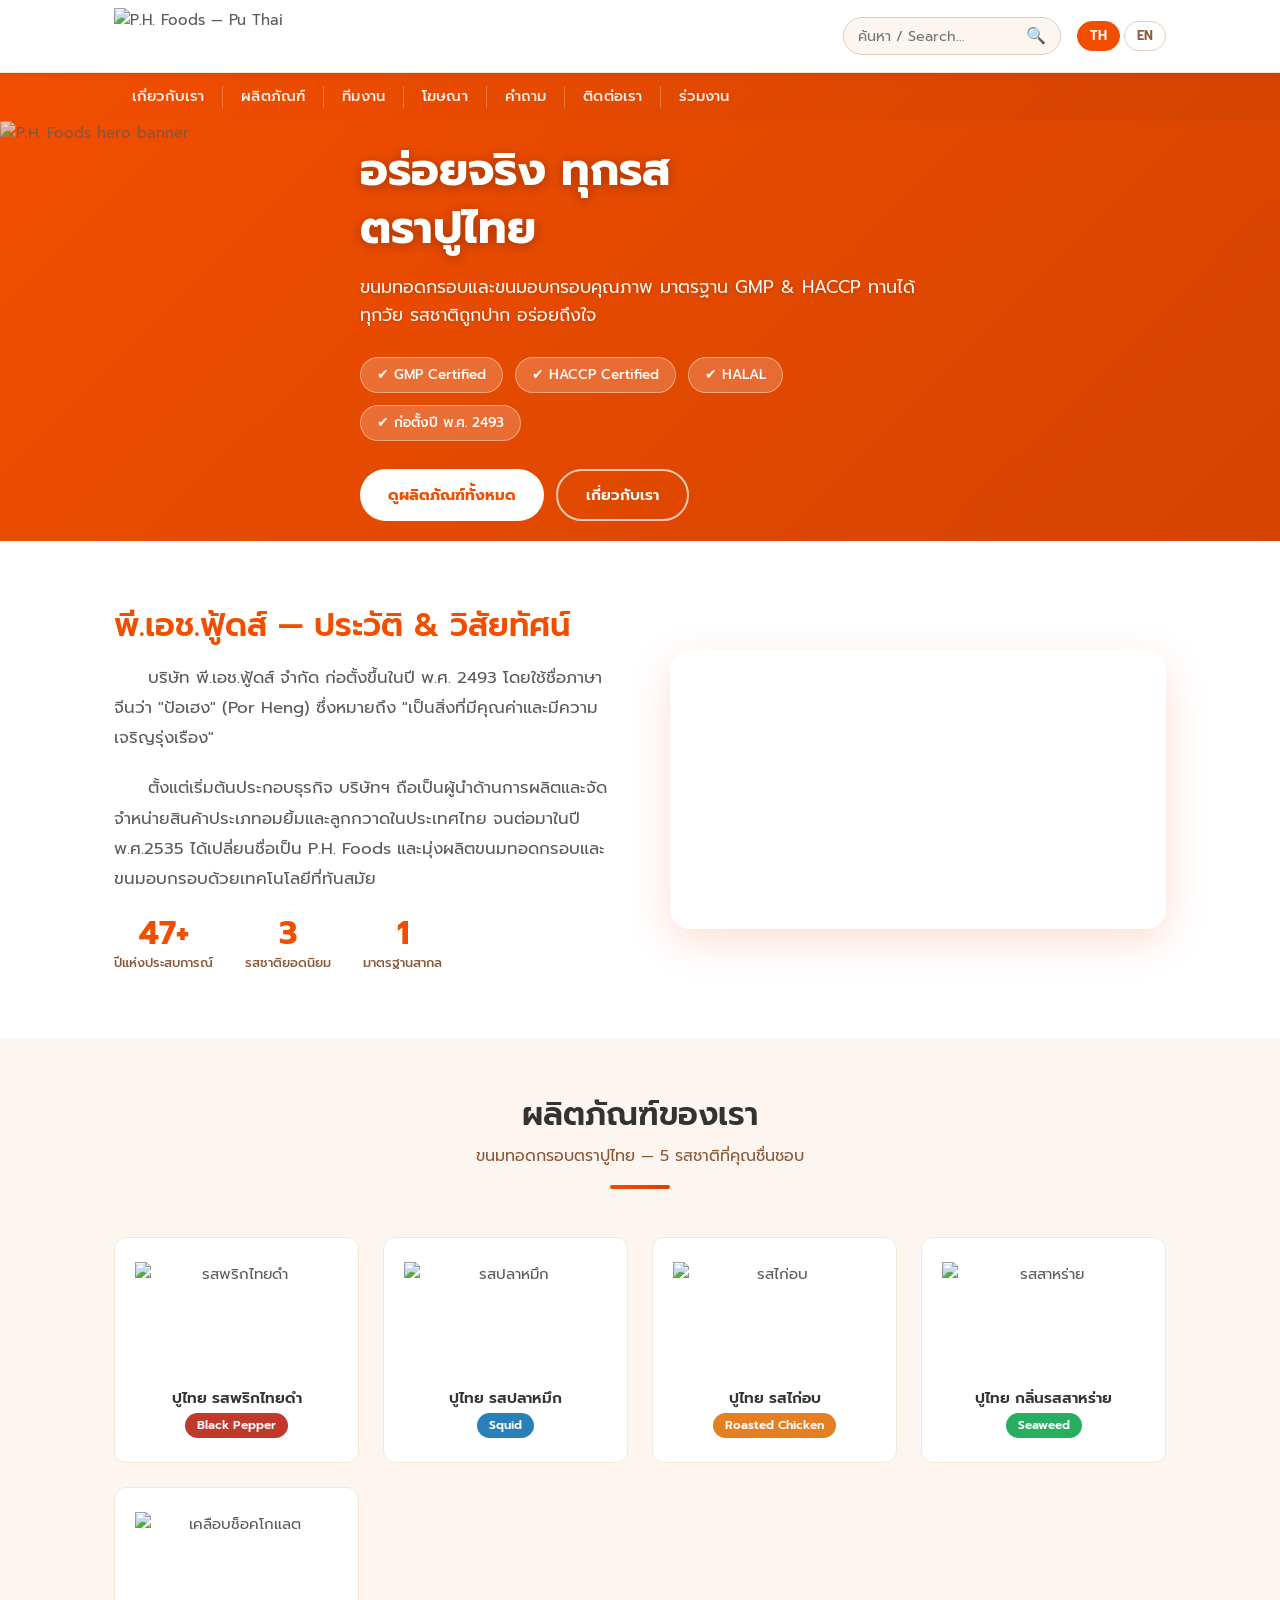
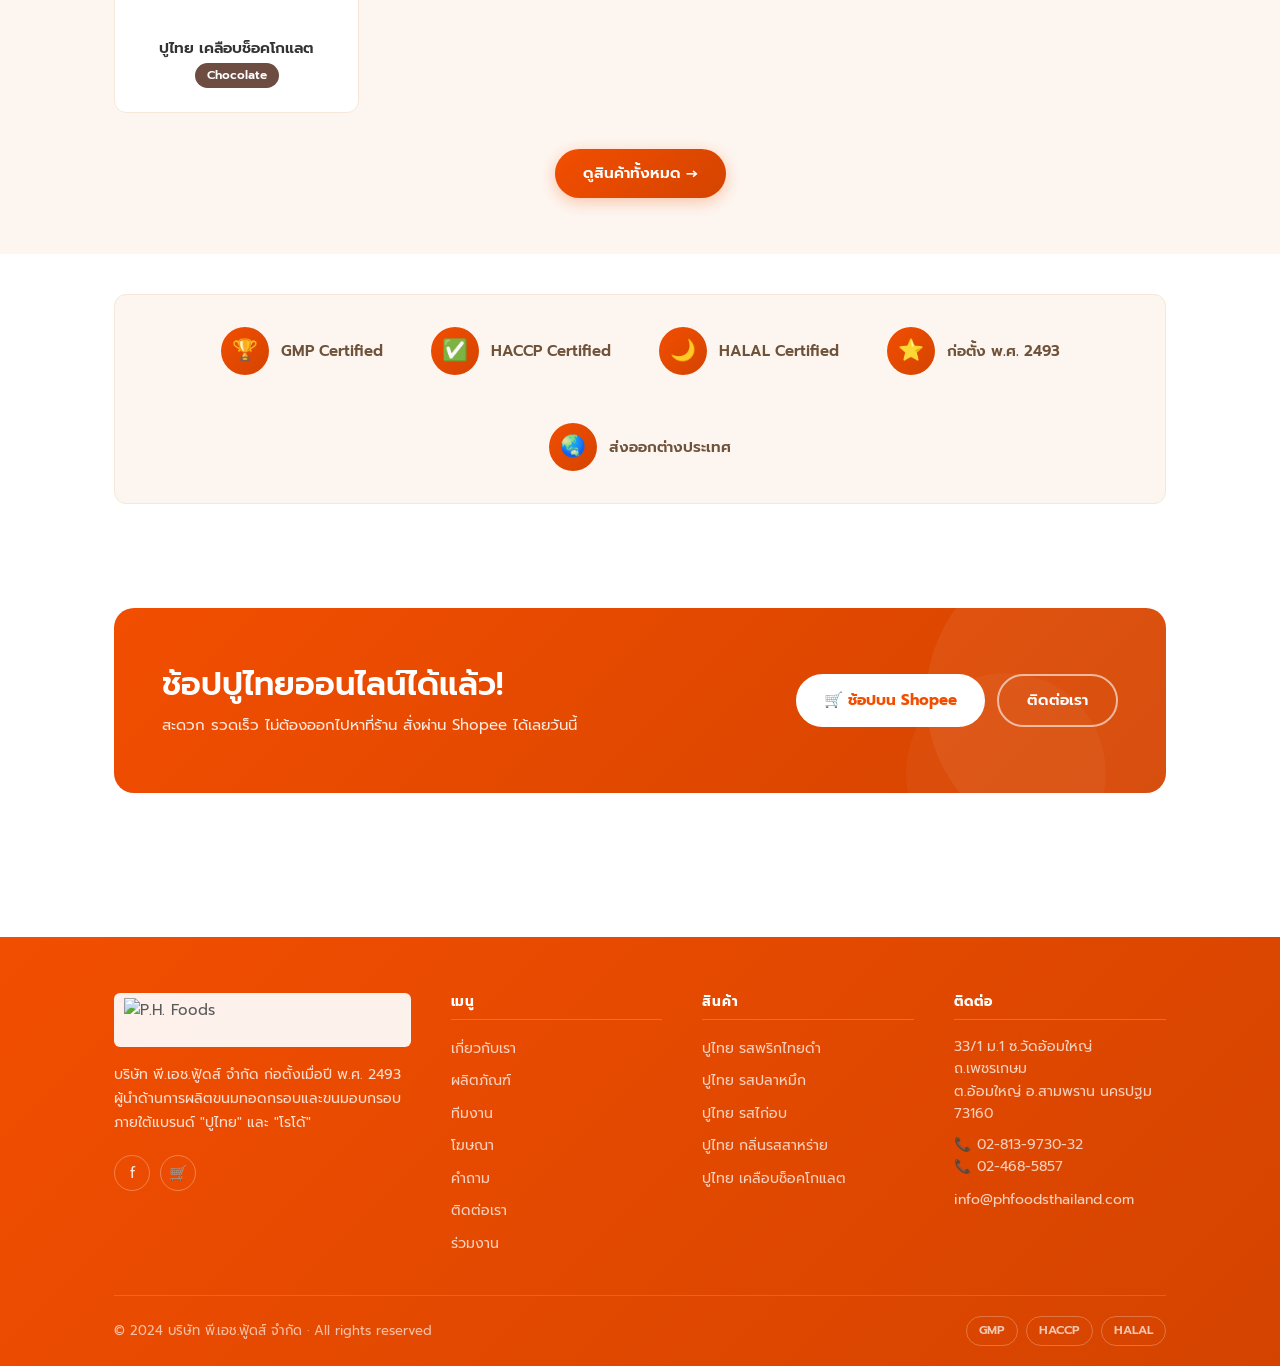
==== index.html @ f5b632d6 "Initial commit — P.H. Foods Thailand website Full static site with 9 pages (index, about, products, " ====
<!DOCTYPE html>
<html lang="th">
<head>
  <meta charset="UTF-8">
  <meta name="viewport" content="width=device-width, initial-scale=1.0">
  <title>P.H. Foods Thailand — ปูไทย &amp; โรโด้</title>
  <meta name="description" content="บริษัท พี.เอช.ฟู้ดส์ จำกัด ผู้ผลิตขนมทอดกรอบและขนมอบกรอบตราปูไทยและโรโด้ ก่อตั้งมาตั้งแต่ปี พ.ศ. 2493">
  <link rel="preconnect" href="https://fonts.googleapis.com">
  <link href="https://fonts.googleapis.com/css2?family=Prompt:wght@300;400;500;600;700&display=swap" rel="stylesheet">
  <link rel="stylesheet" href="css/style.css">
</head>
<body>

<!-- HEADER -->
<header class="site-header">
  <div class="container">
    <a href="index.html" class="logo">
      <img src="http://phfoodsthailand.com/images/logo-phuthai.gif" alt="P.H. Foods — Pu Thai">
    </a>
    <div class="header-right">
      <div class="search-wrap">
        <input type="text" placeholder="ค้นหา / Search…">
        <button aria-label="Search">🔍</button>
      </div>
      <div class="lang-switcher">
        <a href="#" class="lang-btn active">TH</a>
        <a href="#" class="lang-btn">EN</a>
      </div>
    </div>
    <button class="hamburger" aria-label="เมนู"><span></span><span></span><span></span></button>
  </div>
</header>

<!-- MAIN NAV -->
<nav class="main-nav">
  <div class="container">
    <ul class="nav-list">
      <li class="has-dropdown"><a href="about.html">เกี่ยวกับเรา</a>
        <ul class="dropdown">
          <li><a href="about.html">ข้อมูลบริษัท</a></li>
          <li><a href="about.html#policy">นโยบาย</a></li>
          <li><a href="about.html#certificate">มาตรฐานที่ได้รับ</a></li>
        </ul>
      </li>
      <li class="nav-sep"></li>
      <li class="has-dropdown"><a href="products.html">ผลิตภัณฑ์</a>
        <ul class="dropdown">
          <li><a href="products.html">สินค้าปูไทย</a></li>
          <li><a href="products.html#new">สินค้าใหม่</a></li>
        </ul>
      </li>
      <li class="nav-sep"></li>
      <li><a href="team.html">ทีมงาน</a></li>
      <li class="nav-sep"></li>
      <li class="has-dropdown"><a href="advertise.html">โฆษณา</a>
        <ul class="dropdown">
          <li><a href="advertise.html">TVC โฆษณา</a></li>
          <li><a href="activity.html">กิจกรรม</a></li>
        </ul>
      </li>
      <li class="nav-sep"></li>
      <li class="has-dropdown"><a href="question.html">คำถาม</a>
        <ul class="dropdown">
          <li><a href="question.html">ถาม-ตอบ</a></li>
          <li><a href="question.html#tips">เกร็ดน่ารู้</a></li>
        </ul>
      </li>
      <li class="nav-sep"></li>
      <li><a href="contact.html">ติดต่อเรา</a></li>
      <li class="nav-sep"></li>
      <li><a href="career.html">ร่วมงาน</a></li>
    </ul>
  </div>
</nav>
<div class="mobile-nav">
  <a href="about.html">เกี่ยวกับเรา</a>
  <a href="about.html" class="sub-link">↳ ข้อมูลบริษัท</a>
  <a href="about.html#policy" class="sub-link">↳ นโยบาย</a>
  <a href="about.html#certificate" class="sub-link">↳ มาตรฐานที่ได้รับ</a>
  <a href="products.html">ผลิตภัณฑ์</a>
  <a href="products.html" class="sub-link">↳ สินค้าปูไทย</a>
  <a href="team.html">ทีมงาน</a>
  <a href="advertise.html">โฆษณา</a>
  <a href="advertise.html" class="sub-link">↳ TVC โฆษณา</a>
  <a href="activity.html" class="sub-link">↳ กิจกรรม</a>
  <a href="question.html">คำถาม</a>
  <a href="question.html" class="sub-link">↳ ถาม-ตอบ</a>
  <a href="question.html#tips" class="sub-link">↳ เกร็ดน่ารู้</a>
  <a href="contact.html">ติดต่อเรา</a>
  <a href="career.html">ร่วมงาน</a>
</div>

<!-- HERO -->
<section class="home-hero">
  <img class="home-hero-img" src="http://phfoodsthailand.com/images/home_hero_banner.jpg" alt="P.H. Foods hero banner">
  <div class="container">
    <div class="home-hero-content">
      <h1 data-en="Truly Delicious&lt;br&gt;Every Flavour&lt;br&gt;Pu Thai">อร่อยจริง ทุกรส<br>ตราปูไทย</h1>
      <p data-en="High-quality fried &amp; baked snacks, GMP &amp; HACCP certified. Loved by all ages.">ขนมทอดกรอบและขนมอบกรอบคุณภาพ มาตรฐาน GMP &amp; HACCP ทานได้ทุกวัย รสชาติถูกปาก อร่อยถึงใจ</p>
      <div class="hero-badges">
        <span class="hero-badge">✔ GMP Certified</span>
        <span class="hero-badge">✔ HACCP Certified</span>
        <span class="hero-badge">✔ HALAL</span>
        <span class="hero-badge" data-en="✔ Est. 1950">✔ ก่อตั้งปี พ.ศ. 2493</span>
      </div>
      <div class="hero-actions">
        <a href="products.html" class="btn btn-white" data-en="View All Products">ดูผลิตภัณฑ์ทั้งหมด</a>
        <a href="about.html" class="btn btn-outline" style="border-color:rgba(255,255,255,.7);color:#fff;" data-en="About Us">เกี่ยวกับเรา</a>
      </div>
    </div>
  </div>
</section>

<!-- INTRO -->
<section class="section">
  <div class="container">
    <div class="intro-grid">
      <div class="intro-text">
        <h2 data-en="P.H. Foods — History &amp; Vision">พี.เอช.ฟู้ดส์ — ประวัติ &amp; วิสัยทัศน์</h2>
        <p class="lead" data-en="P.H. Foods Co., Ltd. was founded in 1950 under the Chinese name &quot;Por Heng&quot;, meaning &quot;valuable and prosperous&quot;.">บริษัท พี.เอช.ฟู้ดส์ จำกัด ก่อตั้งขึ้นในปี พ.ศ. 2493 โดยใช้ชื่อภาษาจีนว่า "ป้อเฮง" (Por Heng) ซึ่งหมายถึง "เป็นสิ่งที่มีคุณค่าและมีความเจริญรุ่งเรือง"</p>
        <p class="lead" data-en="From the start, the company led candy production in Thailand. In 1992, it rebranded as P.H. Foods and focused on fried &amp; baked snacks made with modern technology.">ตั้งแต่เริ่มต้นประกอบธุรกิจ บริษัทฯ ถือเป็นผู้นำด้านการผลิตและจัดจำหน่ายสินค้าประเภทอมยิ้มและลูกกวาดในประเทศไทย จนต่อมาในปี พ.ศ.2535 ได้เปลี่ยนชื่อเป็น P.H. Foods และมุ่งผลิตขนมทอดกรอบและขนมอบกรอบด้วยเทคโนโลยีที่ทันสมัย</p>
        <div class="intro-stats">
          <div class="stat-item">
            <span class="stat-num" data-count="75" data-suffix="+">75+</span>
            <span class="stat-label" data-en="Years of Experience">ปีแห่งประสบการณ์</span>
          </div>
          <div class="stat-item">
            <span class="stat-num" data-count="5" data-suffix="">5</span>
            <span class="stat-label" data-en="Popular Flavours">รสชาติยอดนิยม</span>
          </div>
          <div class="stat-item">
            <span class="stat-num" data-count="3" data-suffix="">3</span>
            <span class="stat-label" data-en="International Standards">มาตรฐานสากล</span>
          </div>
        </div>
      </div>
      <div class="intro-video">
        <iframe src="https://www.youtube.com/embed/jbBxkgddXQ0?rel=0" frameborder="0" allowfullscreen title="P.H. Foods TVC"></iframe>
      </div>
    </div>
  </div>
</section>

<!-- PRODUCTS PREVIEW -->
<section class="section" style="background:var(--cream); padding-top:56px; padding-bottom:56px;">
  <div class="container">
    <div class="section-heading">
      <h2 data-en="Our Products">ผลิตภัณฑ์ของเรา</h2>
      <p class="sub" data-en="Pu Thai Fried Snacks — 5 Popular Flavours">ขนมทอดกรอบตราปูไทย — 5 รสชาติที่คุณชื่นชอบ</p>
      <div class="accent-line"></div>
    </div>
    <div class="products-preview">
      <a href="products.html" class="product-card-mini">
        <img src="http://phfoodsthailand.com/images/products/pack/pepper.png" alt="รสพริกไทยดำ">
        <h4 data-en="Pu Thai Black Pepper">ปูไทย รสพริกไทยดำ</h4>
        <span class="flavor-tag" style="background:#c0392b;">Black Pepper</span>
      </a>
      <a href="products.html" class="product-card-mini">
        <img src="http://phfoodsthailand.com/images/products/pack/squid.png" alt="รสปลาหมึก">
        <h4 data-en="Pu Thai Squid">ปูไทย รสปลาหมึก</h4>
        <span class="flavor-tag" style="background:#2980b9;">Squid</span>
      </a>
      <a href="products.html" class="product-card-mini">
        <img src="http://phfoodsthailand.com/images/products/pack/chick.png" alt="รสไก่อบ">
        <h4 data-en="Pu Thai Roasted Chicken">ปูไทย รสไก่อบ</h4>
        <span class="flavor-tag" style="background:#e67e22;">Roasted Chicken</span>
      </a>
      <a href="products.html" class="product-card-mini">
        <img src="http://phfoodsthailand.com/images/products/pack/nori.png" alt="รสสาหร่าย">
        <h4 data-en="Pu Thai Seaweed">ปูไทย กลิ่นรสสาหร่าย</h4>
        <span class="flavor-tag" style="background:#27ae60;">Seaweed</span>
      </a>
      <a href="products.html" class="product-card-mini">
        <img src="http://phfoodsthailand.com/images/products/pack/choc.png" alt="เคลือบช็อคโกแลต">
        <h4 data-en="Pu Thai Chocolate">ปูไทย เคลือบช็อคโกแลต</h4>
        <span class="flavor-tag" style="background:#6d4c41;">Chocolate</span>
      </a>
    </div>
    <div style="text-align:center; margin-top:36px;">
      <a href="products.html" class="btn btn-primary" data-en="View All Products →">ดูสินค้าทั้งหมด →</a>
    </div>
  </div>
</section>

<!-- CERTIFICATIONS -->
<section class="section-sm">
  <div class="container">
    <div class="certs-strip">
      <div class="cert-item"><div class="cert-icon">🏆</div><span>GMP Certified</span></div>
      <div class="cert-item"><div class="cert-icon">✅</div><span>HACCP Certified</span></div>
      <div class="cert-item"><div class="cert-icon">🌙</div><span>HALAL Certified</span></div>
      <div class="cert-item"><div class="cert-icon">⭐</div><span data-en="Est. 1950">ก่อตั้ง พ.ศ. 2493</span></div>
      <div class="cert-item"><div class="cert-icon">🌏</div><span data-en="International Export">ส่งออกต่างประเทศ</span></div>
    </div>
  </div>
</section>

<!-- CTA -->
<section class="section">
  <div class="container">
    <div class="cta-banner">
      <div class="cta-content">
        <h2 data-en="Shop Pu Thai Online Now!">ช้อปปูไทยออนไลน์ได้แล้ว!</h2>
        <p data-en="Convenient &amp; fast — delivery to your door. Order on Shopee today!">สะดวก รวดเร็ว ไม่ต้องออกไปหาที่ร้าน สั่งผ่าน Shopee ได้เลยวันนี้</p>
      </div>
      <div class="cta-actions">
        <a href="https://shopee.co.th/puthai_officialshop" target="_blank" rel="noopener" class="btn btn-white" data-en="🛒 Shop on Shopee">🛒 ช้อปบน Shopee</a>
        <a href="contact.html" class="btn btn-outline" style="border-color:rgba(255,255,255,.6);color:#fff;" data-en="Contact Us">ติดต่อเรา</a>
      </div>
    </div>
  </div>
</section>

<!-- FOOTER -->
<footer class="site-footer">
  <div class="container">
    <div class="footer-main">
      <div class="footer-brand">
        <img src="http://phfoodsthailand.com/images/logo-phuthai.gif" alt="P.H. Foods">
        <p data-en="P.H. Foods Co., Ltd., founded in 1950, a leading producer of fried &amp; baked snacks under the &quot;Pu Thai&quot; and &quot;Rodo&quot; brands.">บริษัท พี.เอช.ฟู้ดส์ จำกัด ก่อตั้งเมื่อปี พ.ศ. 2493 ผู้นำด้านการผลิตขนมทอดกรอบและขนมอบกรอบ ภายใต้แบรนด์ "ปูไทย" และ "โรโด้"</p>
        <div class="footer-social">
          <a href="https://www.facebook.com/PuthaiSnack/" target="_blank" rel="noopener" title="Facebook">f</a>
          <a href="https://shopee.co.th/puthai_officialshop" target="_blank" rel="noopener" title="Shopee">🛒</a>
        </div>
      </div>
      <div class="footer-col">
        <h5>เมนู</h5>
        <ul>
          <li><a href="about.html">เกี่ยวกับเรา</a></li>
          <li><a href="products.html">ผลิตภัณฑ์</a></li>
          <li><a href="team.html">ทีมงาน</a></li>
          <li><a href="advertise.html">โฆษณา</a></li>
          <li><a href="question.html">คำถาม</a></li>
          <li><a href="contact.html">ติดต่อเรา</a></li>
          <li><a href="career.html">ร่วมงาน</a></li>
        </ul>
      </div>
      <div class="footer-col">
        <h5>สินค้า</h5>
        <ul>
          <li><a href="products.html">ปูไทย รสพริกไทยดำ</a></li>
          <li><a href="products.html">ปูไทย รสปลาหมึก</a></li>
          <li><a href="products.html">ปูไทย รสไก่อบ</a></li>
          <li><a href="products.html">ปูไทย กลิ่นรสสาหร่าย</a></li>
          <li><a href="products.html">ปูไทย เคลือบช็อคโกแลต</a></li>
        </ul>
      </div>
      <div class="footer-col">
        <h5>ติดต่อ</h5>
        <p>33/1 ม.1 ซ.วัดอ้อมใหญ่ ถ.เพชรเกษม<br>ต.อ้อมใหญ่ อ.สามพราน นครปฐม 73160</p>
        <p>📞 02-813-9730-32<br>📞 02-468-5857</p>
        <a href="mailto:info@phfoodsthailand.com">info@phfoodsthailand.com</a>
      </div>
    </div>
    <div class="footer-bottom">
      <p>© 2024 บริษัท พี.เอช.ฟู้ดส์ จำกัด · All rights reserved</p>
      <div class="footer-badges">
        <span class="footer-badge">GMP</span>
        <span class="footer-badge">HACCP</span>
        <span class="footer-badge">HALAL</span>
      </div>
    </div>
  </div>
</footer>

<script src="js/main.js"></script>
</body>
</html>
---- css/style.css ----
/* =============================================
   P.H. Foods Thailand — Modern Rebuild
   Brand: warm orange #F24E00 + brown #8a5838
   ============================================= */

/* --- Variables -------------------------------- */
:root {
  --orange:       #F24E00;
  --orange-dark:  #c83d00;
  --orange-light: #ff7733;
  --orange-bg:    linear-gradient(135deg, #F24E00 0%, #d44400 100%);
  --brown:        #8a5838;
  --brown-dark:   #6f523a;
  --brown-light:  #b07850;
  --cream:        #fdf6f0;
  --cream-dark:   #f5e8d8;
  --text:         #5a5a5a;
  --text-dark:    #333;
  --white:        #fff;
  --border:       #e8cdb8;
  --shadow-sm:    0 2px 8px rgba(0,0,0,.08);
  --shadow-md:    0 6px 24px rgba(242,78,0,.14);
  --shadow-lg:    0 12px 40px rgba(242,78,0,.18);
  --radius:       12px;
  --radius-sm:    6px;
  --radius-lg:    20px;
  --transition:   .22s ease;
  --font:         'Prompt', 'Tahoma', 'Segoe UI', sans-serif;
  --container:    1100px;
}

/* --- Reset ------------------------------------ */
*, *::before, *::after { box-sizing: border-box; margin: 0; padding: 0; }
html { scroll-behavior: smooth; }
body {
  font-family: var(--font);
  font-size: 15px;
  color: var(--text);
  background: var(--white);
  line-height: 1.6;
}
img { display: block; max-width: 100%; }
a { color: inherit; text-decoration: none; }
ul { list-style: none; }
button { cursor: pointer; border: none; background: none; font-family: inherit; }

/* --- Typography ------------------------------- */
h1, h2, h3, h4, h5 { color: var(--text-dark); line-height: 1.3; }
h1 { font-size: clamp(1.8rem, 4vw, 2.8rem); font-weight: 700; }
h2 { font-size: clamp(1.4rem, 3vw, 2rem);   font-weight: 600; }
h3 { font-size: clamp(1.1rem, 2vw, 1.4rem); font-weight: 600; }
h4 { font-size: 1rem; font-weight: 600; }
p  { margin-bottom: 1rem; }

/* --- Layout ----------------------------------- */
.container {
  max-width: var(--container);
  margin: 0 auto;
  padding: 0 24px;
}
.section { padding: 64px 0; }
.section-sm { padding: 40px 0; }

/* --- Buttons ---------------------------------- */
.btn {
  display: inline-flex;
  align-items: center;
  gap: 8px;
  padding: 12px 28px;
  border-radius: 50px;
  font-family: var(--font);
  font-size: .95rem;
  font-weight: 600;
  transition: var(--transition);
  cursor: pointer;
}
.btn-primary {
  background: var(--orange-bg);
  color: var(--white);
  box-shadow: 0 4px 16px rgba(242,78,0,.3);
}
.btn-primary:hover {
  transform: translateY(-2px);
  box-shadow: 0 8px 24px rgba(242,78,0,.4);
}
.btn-outline {
  border: 2px solid var(--orange);
  color: var(--orange);
  background: transparent;
}
.btn-outline:hover {
  background: var(--orange);
  color: var(--white);
  transform: translateY(-2px);
}
.btn-white {
  background: var(--white);
  color: var(--orange);
  font-weight: 700;
}
.btn-white:hover {
  background: var(--cream);
  transform: translateY(-2px);
}

/* =============================================
   HEADER
   ============================================= */
.site-header {
  background: var(--white);
  border-bottom: 1px solid var(--cream-dark);
  position: sticky;
  top: 0;
  z-index: 1000;
  box-shadow: var(--shadow-sm);
}
.site-header .container {
  display: flex;
  align-items: center;
  justify-content: space-between;
  height: 72px;
}
.logo img {
  height: 56px;
  width: auto;
  transition: transform var(--transition);
}
.logo img:hover { transform: scale(1.04); }

.header-right {
  display: flex;
  align-items: center;
  gap: 16px;
}
.search-wrap {
  display: flex;
  align-items: center;
  background: var(--cream);
  border-radius: 50px;
  padding: 6px 14px;
  gap: 8px;
  border: 1px solid var(--border);
  transition: border-color var(--transition);
}
.search-wrap:focus-within { border-color: var(--orange); }
.search-wrap input {
  border: none;
  background: transparent;
  font-family: var(--font);
  font-size: .9rem;
  width: 160px;
  outline: none;
  color: var(--text);
}
.search-wrap button {
  color: var(--brown);
  font-size: 1rem;
  padding: 0;
  transition: color var(--transition);
}
.search-wrap button:hover { color: var(--orange); }

.lang-switcher {
  display: flex;
  gap: 4px;
}
.lang-btn {
  padding: 4px 12px;
  border-radius: 50px;
  font-size: .8rem;
  font-weight: 600;
  color: var(--brown);
  border: 1px solid var(--border);
  transition: var(--transition);
}
.lang-btn:hover,
.lang-btn.active {
  background: var(--orange);
  color: var(--white);
  border-color: var(--orange);
}

.hamburger {
  display: none;
  flex-direction: column;
  gap: 5px;
  padding: 8px;
  border-radius: var(--radius-sm);
  transition: background var(--transition);
}
.hamburger:hover { background: var(--cream); }
.hamburger span {
  display: block;
  width: 24px;
  height: 2px;
  background: var(--brown-dark);
  border-radius: 2px;
  transition: var(--transition);
}
.hamburger.open span:nth-child(1) { transform: rotate(45deg) translate(5px, 5px); }
.hamburger.open span:nth-child(2) { opacity: 0; }
.hamburger.open span:nth-child(3) { transform: rotate(-45deg) translate(5px, -5px); }

/* =============================================
   NAVIGATION
   ============================================= */
.main-nav {
  background: var(--orange-bg);
}
.nav-list {
  display: flex;
  align-items: stretch;
  height: 48px;
}
.nav-list > li {
  position: relative;
}
.nav-list > li > a {
  display: flex;
  align-items: center;
  height: 100%;
  padding: 0 18px;
  color: rgba(255,255,255,.92);
  font-size: .92rem;
  font-weight: 500;
  letter-spacing: .01em;
  transition: background var(--transition), color var(--transition);
  white-space: nowrap;
}
.nav-list > li > a:hover,
.nav-list > li > a.active,
.nav-list > li:hover > a {
  background: rgba(0,0,0,.18);
  color: var(--white);
}
.nav-sep {
  width: 1px;
  background: rgba(255,255,255,.25);
  align-self: center;
  height: 22px;
  pointer-events: none;
}

/* Dropdowns */
.dropdown {
  position: absolute;
  top: 100%;
  left: 0;
  min-width: 200px;
  background: var(--white);
  border-radius: 0 0 var(--radius) var(--radius);
  box-shadow: var(--shadow-md);
  opacity: 0;
  visibility: hidden;
  transform: translateY(-6px);
  transition: opacity var(--transition), transform var(--transition), visibility var(--transition);
  z-index: 500;
  overflow: hidden;
}
.has-dropdown:hover .dropdown {
  opacity: 1;
  visibility: visible;
  transform: translateY(0);
}
.dropdown li a {
  display: block;
  padding: 12px 20px;
  font-size: .9rem;
  color: var(--text-dark);
  border-bottom: 1px solid var(--cream-dark);
  transition: background var(--transition), color var(--transition);
}
.dropdown li:last-child a { border-bottom: none; }
.dropdown li a:hover {
  background: var(--cream);
  color: var(--orange);
  padding-left: 28px;
}

/* Mobile Nav */
.mobile-nav {
  display: none;
  flex-direction: column;
  background: var(--white);
  border-top: 3px solid var(--orange);
  box-shadow: var(--shadow-md);
  max-height: 0;
  overflow: hidden;
  transition: max-height .35s ease;
}
.mobile-nav.open { display: flex; max-height: 600px; }
.mobile-nav a {
  display: block;
  padding: 14px 24px;
  color: var(--text-dark);
  border-bottom: 1px solid var(--cream-dark);
  font-size: .95rem;
  font-weight: 500;
  transition: background var(--transition), color var(--transition);
}
.mobile-nav a:hover { background: var(--cream); color: var(--orange); }
.mobile-nav .sub-link {
  padding-left: 40px;
  font-size: .88rem;
  color: var(--brown);
}

/* =============================================
   HERO / BANNER
   ============================================= */
.page-hero {
  position: relative;
  background: var(--orange-bg);
  overflow: hidden;
  min-height: 200px;
  display: flex;
  align-items: center;
}
.page-hero img {
  width: 100%;
  height: auto;
  display: block;
}
.page-hero-overlay {
  position: absolute;
  inset: 0;
  background: linear-gradient(90deg, rgba(0,0,0,.4) 0%, rgba(0,0,0,.05) 60%);
  display: flex;
  align-items: center;
}
.page-hero-text {
  padding: 40px 40px;
  color: var(--white);
}
.page-hero-text h1 {
  color: var(--white);
  text-shadow: 0 2px 8px rgba(0,0,0,.3);
  margin-bottom: 8px;
}
.page-hero-text p {
  font-size: 1.05rem;
  opacity: .9;
  max-width: 480px;
  margin: 0;
}

/* =============================================
   HOME PAGE
   ============================================= */
/* Hero banner */
.home-hero {
  position: relative;
  background: var(--orange-bg);
  min-height: 420px;
  display: flex;
  align-items: center;
  overflow: hidden;
}
.home-hero-img {
  position: absolute;
  inset: 0;
  width: 100%;
  height: 100%;
  object-fit: cover;
  object-position: center;
  opacity: .7;
}
.home-hero-content {
  position: relative;
  z-index: 2;
  color: var(--white);
  max-width: 560px;
}
.home-hero-content h1 {
  color: var(--white);
  text-shadow: 0 2px 12px rgba(0,0,0,.3);
  margin-bottom: 16px;
}
.home-hero-content p {
  font-size: 1.1rem;
  opacity: .95;
  margin-bottom: 28px;
  text-shadow: 0 1px 4px rgba(0,0,0,.2);
}
.hero-badges {
  display: flex;
  gap: 12px;
  flex-wrap: wrap;
  margin-bottom: 28px;
}
.hero-badge {
  background: rgba(255,255,255,.2);
  border: 1px solid rgba(255,255,255,.4);
  backdrop-filter: blur(8px);
  color: var(--white);
  padding: 6px 16px;
  border-radius: 50px;
  font-size: .85rem;
  font-weight: 500;
}
.hero-actions { display: flex; gap: 12px; flex-wrap: wrap; }

/* Company intro section */
.intro-grid {
  display: grid;
  grid-template-columns: 1fr 1fr;
  gap: 60px;
  align-items: center;
}
.intro-text h2 {
  color: var(--orange);
  margin-bottom: 16px;
}
.intro-text .lead {
  font-size: 1.05rem;
  line-height: 1.8;
  color: var(--text);
  margin-bottom: 20px;
  text-indent: 2em;
}
.intro-stats {
  display: flex;
  gap: 32px;
  margin-top: 24px;
}
.stat-item { text-align: center; }
.stat-num {
  font-size: 2rem;
  font-weight: 700;
  color: var(--orange);
  display: block;
  line-height: 1;
}
.stat-label {
  font-size: .8rem;
  color: var(--brown);
  font-weight: 500;
}
.intro-video {
  border-radius: var(--radius-lg);
  overflow: hidden;
  box-shadow: var(--shadow-lg);
  aspect-ratio: 16/9;
}
.intro-video iframe { width: 100%; height: 100%; }

/* Section headings */
.section-heading {
  text-align: center;
  margin-bottom: 48px;
}
.section-heading h2 {
  color: var(--text-dark);
  margin-bottom: 8px;
}
.section-heading .sub {
  color: var(--brown);
  font-size: 1rem;
}
.section-heading .accent-line {
  width: 60px;
  height: 4px;
  background: var(--orange-bg);
  border-radius: 4px;
  margin: 12px auto 0;
}

/* Products preview grid */
.products-preview {
  display: grid;
  grid-template-columns: repeat(auto-fill, minmax(200px, 1fr));
  gap: 24px;
}
.product-card-mini {
  background: var(--white);
  border-radius: var(--radius);
  border: 1px solid var(--cream-dark);
  padding: 24px 20px;
  text-align: center;
  transition: transform var(--transition), box-shadow var(--transition), border-color var(--transition);
  cursor: pointer;
}
.product-card-mini:hover {
  transform: translateY(-6px);
  box-shadow: var(--shadow-md);
  border-color: var(--orange);
}
.product-card-mini img {
  height: 110px;
  width: auto;
  margin: 0 auto 16px;
  object-fit: contain;
  transition: transform var(--transition);
}
.product-card-mini:hover img { transform: scale(1.08) rotate(-3deg); }
.product-card-mini h4 {
  color: var(--text-dark);
  margin-bottom: 4px;
  font-size: .95rem;
}
.product-card-mini .flavor-tag {
  display: inline-block;
  padding: 3px 12px;
  border-radius: 50px;
  font-size: .75rem;
  font-weight: 600;
  color: var(--white);
}

/* CTA banner */
.cta-banner {
  background: var(--orange-bg);
  border-radius: var(--radius-lg);
  padding: 56px 48px;
  display: flex;
  align-items: center;
  justify-content: space-between;
  gap: 32px;
  position: relative;
  overflow: hidden;
}
.cta-banner::before {
  content: '';
  position: absolute;
  right: -60px;
  top: -60px;
  width: 300px;
  height: 300px;
  border-radius: 50%;
  background: rgba(255,255,255,.06);
}
.cta-banner::after {
  content: '';
  position: absolute;
  right: 60px;
  bottom: -80px;
  width: 200px;
  height: 200px;
  border-radius: 50%;
  background: rgba(255,255,255,.04);
}
.cta-content { position: relative; z-index: 1; }
.cta-content h2 { color: var(--white); margin-bottom: 8px; }
.cta-content p { color: rgba(255,255,255,.88); margin: 0; }
.cta-actions { position: relative; z-index: 1; display: flex; gap: 12px; flex-shrink: 0; }

/* Certifications strip */
.certs-strip {
  background: var(--cream);
  border-radius: var(--radius);
  padding: 32px 40px;
  display: flex;
  align-items: center;
  justify-content: center;
  gap: 48px;
  flex-wrap: wrap;
  border: 1px solid var(--cream-dark);
}
.cert-item {
  display: flex;
  align-items: center;
  gap: 12px;
  color: var(--brown-dark);
  font-weight: 600;
}
.cert-icon {
  width: 48px;
  height: 48px;
  border-radius: 50%;
  background: var(--orange-bg);
  display: flex;
  align-items: center;
  justify-content: center;
  color: var(--white);
  font-size: 1.3rem;
  flex-shrink: 0;
}

/* =============================================
   INNER PAGE LAYOUT
   ============================================= */
.inner-layout {
  display: grid;
  grid-template-columns: 240px 1fr;
  gap: 40px;
  align-items: start;
}

/* Sidebar */
.sidebar {
  position: sticky;
  top: 100px;
}
.sidebar-box {
  background: var(--cream);
  border-radius: var(--radius);
  overflow: hidden;
  border: 1px solid var(--cream-dark);
}
.sidebar-title {
  background: var(--orange-bg);
  color: var(--white);
  padding: 12px 20px;
  font-size: .85rem;
  font-weight: 600;
  letter-spacing: .03em;
  text-transform: uppercase;
}
.sidebar-menu { padding: 8px 0; }
.sidebar-menu li a {
  display: flex;
  align-items: center;
  gap: 10px;
  padding: 11px 20px;
  color: var(--text);
  font-size: .92rem;
  font-weight: 500;
  border-left: 3px solid transparent;
  transition: var(--transition);
}
.sidebar-menu li a:hover,
.sidebar-menu li.active a {
  background: var(--cream-dark);
  color: var(--orange);
  border-left-color: var(--orange);
}
.sidebar-menu li a .icon { font-size: 1rem; }

/* Inner content area */
.inner-content {
  background: var(--white);
  border-radius: var(--radius);
  border: 1px solid var(--cream-dark);
  padding: 40px;
}
.inner-content h2 {
  color: var(--orange);
  padding-bottom: 16px;
  border-bottom: 2px solid var(--cream-dark);
  margin-bottom: 28px;
}
.content-divider {
  border: none;
  border-top: 2px solid var(--cream-dark);
  margin: 32px 0;
}

/* =============================================
   ABOUT PAGE
   ============================================= */
.about-body {
  display: grid;
  grid-template-columns: 1fr 1fr;
  gap: 32px;
  align-items: start;
  margin-bottom: 28px;
}
.about-body img {
  border-radius: var(--radius);
  width: 100%;
  box-shadow: var(--shadow-sm);
}
.about-text p {
  line-height: 1.9;
  text-indent: 2em;
  margin-bottom: 16px;
}
.vision-box {
  background: var(--cream);
  border-left: 4px solid var(--orange);
  padding: 20px 24px;
  border-radius: 0 var(--radius) var(--radius) 0;
  margin: 24px 0;
}
.vision-box strong {
  display: block;
  color: var(--orange);
  margin-bottom: 8px;
  font-size: 1.05rem;
}

/* Policy timeline */
.policy-list { display: flex; flex-direction: column; gap: 16px; }
.policy-item {
  display: flex;
  gap: 16px;
  align-items: flex-start;
  padding: 16px 20px;
  border-radius: var(--radius);
  background: var(--cream);
  border: 1px solid var(--cream-dark);
  transition: border-color var(--transition);
}
.policy-item:hover { border-color: var(--orange); }
.policy-icon {
  width: 44px;
  height: 44px;
  border-radius: 50%;
  background: var(--orange-bg);
  display: flex;
  align-items: center;
  justify-content: center;
  color: var(--white);
  font-size: 1.2rem;
  flex-shrink: 0;
}
.policy-item h4 { color: var(--orange); margin-bottom: 4px; }
.policy-item p { margin: 0; font-size: .9rem; line-height: 1.6; }

/* Certs grid */
.certs-grid {
  display: grid;
  grid-template-columns: repeat(auto-fill, minmax(180px, 1fr));
  gap: 20px;
}
.cert-card {
  background: var(--cream);
  border-radius: var(--radius);
  padding: 28px 20px;
  text-align: center;
  border: 2px solid var(--cream-dark);
  transition: var(--transition);
}
.cert-card:hover {
  border-color: var(--orange);
  transform: translateY(-4px);
  box-shadow: var(--shadow-sm);
}
.cert-card .cert-badge {
  width: 64px;
  height: 64px;
  border-radius: 50%;
  background: var(--orange-bg);
  display: flex;
  align-items: center;
  justify-content: center;
  color: var(--white);
  font-size: 1.8rem;
  margin: 0 auto 16px;
}
.cert-card h4 { color: var(--text-dark); font-size: .95rem; }
.cert-card p { font-size: .82rem; color: var(--brown); margin: 0; }

/* =============================================
   PRODUCTS PAGE
   ============================================= */
.products-grid {
  display: grid;
  grid-template-columns: repeat(auto-fill, minmax(300px, 1fr));
  gap: 28px;
}
.product-card {
  background: var(--white);
  border-radius: var(--radius-lg);
  border: 1px solid var(--cream-dark);
  overflow: hidden;
  transition: transform var(--transition), box-shadow var(--transition);
}
.product-card:hover {
  transform: translateY(-8px);
  box-shadow: var(--shadow-lg);
}
.product-card-header {
  padding: 32px 24px 20px;
  display: flex;
  flex-direction: column;
  align-items: center;
  text-align: center;
  position: relative;
  overflow: hidden;
}
.product-card-header::before {
  content: '';
  position: absolute;
  inset: 0;
  opacity: .08;
}
.product-card-header img {
  height: 160px;
  width: auto;
  object-fit: contain;
  position: relative;
  z-index: 1;
  transition: transform var(--transition);
}
.product-card:hover .product-card-header img {
  transform: scale(1.08) rotate(-4deg);
}
.product-name-th {
  font-size: 1.15rem;
  font-weight: 700;
  color: var(--text-dark);
  margin-top: 16px;
  position: relative;
  z-index: 1;
}
.product-name-en {
  font-size: .85rem;
  color: var(--brown);
  font-weight: 500;
  position: relative;
  z-index: 1;
}
.product-tagline {
  font-size: .88rem;
  color: var(--text);
  margin-top: 6px;
  position: relative;
  z-index: 1;
}
.product-card-body { padding: 20px 24px; }
.product-detail-table {
  width: 100%;
  border-collapse: collapse;
  font-size: .88rem;
}
.product-detail-table tr { border-bottom: 1px solid var(--cream-dark); }
.product-detail-table tr:last-child { border-bottom: none; }
.product-detail-table td {
  padding: 8px 4px;
  vertical-align: top;
}
.product-detail-table td:first-child {
  color: var(--brown);
  font-weight: 600;
  white-space: nowrap;
  padding-right: 12px;
  width: 90px;
}
.sku-tag {
  display: inline-block;
  background: var(--cream);
  color: var(--brown-dark);
  font-size: .75rem;
  padding: 2px 8px;
  border-radius: 4px;
  border: 1px solid var(--border);
  font-family: monospace;
  margin: 2px 2px 2px 0;
}
.flavor-stripe {
  height: 4px;
  background: var(--orange-bg);
}

/* =============================================
   TEAM PAGE
   ============================================= */
/* Roster table */
.roster-wrap {
  max-width: 720px;
  margin: 0 auto 48px;
  border-radius: var(--radius);
  overflow: hidden;
  border: 2px solid var(--orange);
  box-shadow: var(--shadow-md);
}
.roster-table {
  width: 100%;
  border-collapse: collapse;
  font-size: .95rem;
}
.roster-table thead tr { background: var(--orange-bg); }
.roster-table thead th {
  color: var(--white);
  padding: 14px 20px;
  text-align: left;
  font-weight: 600;
  font-size: .85rem;
  letter-spacing: .04em;
  text-transform: uppercase;
}
.roster-table th.col-num { width: 48px; text-align: center; }
.roster-table tbody tr {
  border-bottom: 1px solid var(--cream-dark);
  transition: background var(--transition);
}
.roster-table tbody tr:last-child { border-bottom: none; }
.roster-table tbody tr:hover { background: var(--cream); }
.roster-table tbody td { padding: 14px 20px; color: var(--text-dark); }
.roster-table tbody td:first-child { text-align: center; color: var(--orange); font-weight: 700; }
.roster-table tbody td:last-child { color: var(--brown-dark); font-weight: 500; }

.team-section { text-align: center; }
.team-photo {
  border-radius: var(--radius-lg);
  overflow: hidden;
  box-shadow: var(--shadow-lg);
  max-width: 720px;
  margin: 0 auto;
  border: 3px solid var(--orange);
}
.team-photo img { width: 100%; height: auto; }
.team-values {
  display: grid;
  grid-template-columns: repeat(3, 1fr);
  gap: 24px;
  margin-top: 48px;
}
.value-card {
  background: var(--cream);
  border-radius: var(--radius);
  padding: 32px 24px;
  text-align: center;
  border: 1px solid var(--cream-dark);
  transition: var(--transition);
}
.value-card:hover {
  border-color: var(--orange);
  transform: translateY(-4px);
  box-shadow: var(--shadow-sm);
}
.value-icon {
  font-size: 2.4rem;
  margin-bottom: 16px;
}
.value-card h4 { color: var(--orange); margin-bottom: 8px; }
.value-card p { font-size: .9rem; margin: 0; color: var(--text); }

/* =============================================
   ADVERTISE / TVC PAGE
   ============================================= */
.tvc-layout {
  display: grid;
  grid-template-columns: 1fr 360px;
  gap: 32px;
  align-items: start;
}
.tvc-main-video {
  border-radius: var(--radius-lg);
  overflow: hidden;
  box-shadow: var(--shadow-md);
  aspect-ratio: 16/9;
}
.tvc-main-video iframe { width: 100%; height: 100%; border: none; }
.tvc-title {
  margin-top: 16px;
  font-size: 1rem;
  font-weight: 600;
  color: var(--text-dark);
}
.tvc-playlist {
  display: flex;
  flex-direction: column;
  gap: 12px;
  max-height: 520px;
  overflow-y: auto;
  padding-right: 4px;
}
.tvc-playlist::-webkit-scrollbar { width: 4px; }
.tvc-playlist::-webkit-scrollbar-track { background: var(--cream); border-radius: 4px; }
.tvc-playlist::-webkit-scrollbar-thumb { background: var(--orange); border-radius: 4px; }
.tvc-thumb {
  display: flex;
  gap: 12px;
  align-items: center;
  padding: 10px 12px;
  border-radius: var(--radius);
  border: 2px solid var(--cream-dark);
  cursor: pointer;
  transition: var(--transition);
  background: var(--white);
}
.tvc-thumb:hover,
.tvc-thumb.active {
  border-color: var(--orange);
  background: var(--cream);
}
.tvc-thumb img {
  width: 90px;
  height: 54px;
  object-fit: cover;
  border-radius: var(--radius-sm);
  flex-shrink: 0;
}
.tvc-thumb-info h5 {
  font-size: .88rem;
  color: var(--text-dark);
  margin-bottom: 2px;
}
.tvc-thumb-info span { font-size: .78rem; color: var(--brown); }

/* Activity grid */
.activity-grid {
  display: grid;
  grid-template-columns: repeat(auto-fill, minmax(280px, 1fr));
  gap: 24px;
}
.activity-card {
  background: var(--white);
  border-radius: var(--radius);
  overflow: hidden;
  border: 1px solid var(--cream-dark);
  transition: var(--transition);
}
.activity-card:hover {
  transform: translateY(-4px);
  box-shadow: var(--shadow-md);
  border-color: var(--orange);
}
.activity-img {
  height: 180px;
  overflow: hidden;
}
.activity-img img {
  width: 100%;
  height: 100%;
  object-fit: cover;
  transition: transform .4s ease;
}
.activity-card:hover .activity-img img { transform: scale(1.06); }
.activity-info { padding: 20px; }
.activity-info h4 { color: var(--text-dark); margin-bottom: 4px; font-size: 1rem; }
.activity-info .sub { font-size: .82rem; color: var(--brown); margin-bottom: 8px; }
.activity-info p { font-size: .88rem; color: var(--text); margin: 0; line-height: 1.6; }

/* =============================================
   FAQ / QUESTION PAGE
   ============================================= */
.faq-list { display: flex; flex-direction: column; gap: 12px; }
.faq-item {
  border: 1px solid var(--cream-dark);
  border-radius: var(--radius);
  overflow: hidden;
  transition: border-color var(--transition);
}
.faq-item.open { border-color: var(--orange); }
.faq-question {
  display: flex;
  align-items: center;
  justify-content: space-between;
  padding: 18px 24px;
  cursor: pointer;
  background: var(--cream);
  transition: background var(--transition);
  gap: 16px;
}
.faq-item.open .faq-question { background: var(--cream-dark); }
.faq-question:hover { background: var(--cream-dark); }
.faq-num {
  width: 36px;
  height: 36px;
  border-radius: 50%;
  background: var(--orange-bg);
  color: var(--white);
  display: flex;
  align-items: center;
  justify-content: center;
  font-weight: 700;
  font-size: .9rem;
  flex-shrink: 0;
}
.faq-q-text { flex: 1; font-weight: 600; color: var(--text-dark); }
.faq-toggle {
  width: 28px;
  height: 28px;
  border-radius: 50%;
  border: 2px solid var(--border);
  display: flex;
  align-items: center;
  justify-content: center;
  flex-shrink: 0;
  color: var(--brown);
  font-size: 1rem;
  transition: transform var(--transition), background var(--transition), border-color var(--transition);
}
.faq-item.open .faq-toggle {
  transform: rotate(45deg);
  background: var(--orange);
  border-color: var(--orange);
  color: var(--white);
}
.faq-answer {
  max-height: 0;
  overflow: hidden;
  transition: max-height .35s ease, padding .25s ease;
  padding: 0 24px;
}
.faq-item.open .faq-answer {
  max-height: 1000px;
  padding: 20px 24px;
}
.faq-answer p, .faq-answer ol, .faq-answer ul { margin-bottom: 12px; }
.faq-answer ol, .faq-answer ul { padding-left: 20px; }
.faq-answer li { margin-bottom: 6px; font-size: .92rem; }
.faq-answer a { color: var(--orange); text-decoration: underline; }

/* Tips section */
.tips-grid {
  display: grid;
  grid-template-columns: repeat(auto-fill, minmax(260px, 1fr));
  gap: 20px;
}
.tip-card {
  background: var(--cream);
  border-radius: var(--radius);
  padding: 24px;
  border-left: 4px solid var(--orange);
  transition: var(--transition);
}
.tip-card:hover { transform: translateY(-3px); box-shadow: var(--shadow-sm); }
.tip-card h4 { color: var(--orange); margin-bottom: 8px; font-size: .95rem; }
.tip-card p { font-size: .88rem; margin: 0; line-height: 1.7; }

/* =============================================
   CONTACT PAGE
   ============================================= */
.contact-grid {
  display: grid;
  grid-template-columns: 1fr 1fr;
  gap: 40px;
  align-items: start;
}
.contact-info h2 { color: var(--orange); margin-bottom: 24px; }
.info-item {
  display: flex;
  gap: 16px;
  align-items: flex-start;
  margin-bottom: 20px;
}
.info-icon {
  width: 44px;
  height: 44px;
  border-radius: 50%;
  background: var(--cream);
  border: 2px solid var(--orange);
  display: flex;
  align-items: center;
  justify-content: center;
  color: var(--orange);
  font-size: 1.1rem;
  flex-shrink: 0;
}
.info-item h4 { color: var(--brown-dark); font-size: .85rem; text-transform: uppercase; letter-spacing: .04em; margin-bottom: 4px; }
.info-item p, .info-item a { color: var(--text-dark); margin: 0; font-size: .95rem; line-height: 1.6; }
.info-item a:hover { color: var(--orange); }

.social-row {
  display: flex;
  gap: 12px;
  margin-top: 24px;
}
.social-btn {
  display: flex;
  align-items: center;
  gap: 8px;
  padding: 10px 20px;
  border-radius: 50px;
  font-size: .88rem;
  font-weight: 600;
  border: 2px solid var(--cream-dark);
  color: var(--text-dark);
  transition: var(--transition);
}
.social-btn:hover { border-color: var(--orange); color: var(--orange); }
.social-btn .icon { font-size: 1.2rem; }

.map-wrap {
  border-radius: var(--radius-lg);
  overflow: hidden;
  box-shadow: var(--shadow-md);
  border: 2px solid var(--cream-dark);
}
.map-wrap iframe { width: 100%; height: 360px; border: none; display: block; }
.map-download {
  padding: 14px 20px;
  background: var(--cream);
  text-align: center;
}
.map-download a {
  color: var(--orange);
  font-size: .88rem;
  font-weight: 600;
  text-decoration: underline;
}

/* =============================================
   CAREER PAGE
   ============================================= */
.career-intro {
  background: var(--cream);
  border-radius: var(--radius);
  padding: 28px 32px;
  margin-bottom: 32px;
  border-left: 4px solid var(--orange);
}
.career-intro h3 { color: var(--orange); margin-bottom: 8px; }
.career-intro p { margin: 0; font-size: .95rem; line-height: 1.7; }

.job-list { display: flex; flex-direction: column; gap: 20px; }
.job-card {
  background: var(--white);
  border-radius: var(--radius);
  border: 1px solid var(--cream-dark);
  overflow: hidden;
  transition: border-color var(--transition), box-shadow var(--transition);
}
.job-card:hover { border-color: var(--orange); box-shadow: var(--shadow-sm); }
.job-header {
  display: flex;
  align-items: center;
  gap: 16px;
  padding: 20px 24px;
  cursor: pointer;
  background: var(--cream);
}
.job-num {
  width: 40px;
  height: 40px;
  border-radius: 50%;
  background: var(--orange-bg);
  color: var(--white);
  display: flex;
  align-items: center;
  justify-content: center;
  font-weight: 700;
  flex-shrink: 0;
}
.job-title { flex: 1; }
.job-title h4 { color: var(--text-dark); margin-bottom: 2px; }
.job-title span { font-size: .8rem; color: var(--brown); }
.job-expand-icon {
  color: var(--brown);
  font-size: 1rem;
  transition: transform var(--transition);
}
.job-card.open .job-expand-icon { transform: rotate(180deg); }
.job-body {
  max-height: 0;
  overflow: hidden;
  transition: max-height .35s ease, padding .25s ease;
  padding: 0 24px;
}
.job-card.open .job-body { max-height: 800px; padding: 24px; }
.job-body h5 { color: var(--orange); margin-bottom: 12px; font-size: .9rem; text-transform: uppercase; letter-spacing: .04em; }
.job-body ol, .job-body ul { padding-left: 20px; margin-bottom: 20px; }
.job-body li { font-size: .9rem; margin-bottom: 6px; line-height: 1.6; }
.job-meta {
  background: var(--cream);
  border-radius: var(--radius-sm);
  padding: 16px;
  font-size: .88rem;
}
.job-meta-row { display: flex; gap: 8px; margin-bottom: 6px; }
.job-meta-row:last-child { margin-bottom: 0; }
.job-meta-row strong { color: var(--brown-dark); min-width: 80px; }

.apply-badge {
  display: inline-flex;
  align-items: center;
  gap: 8px;
  padding: 6px 16px;
  background: var(--cream-dark);
  color: var(--brown);
  border-radius: 50px;
  font-size: .8rem;
  font-weight: 600;
}
.apply-badge.hiring {
  background: rgba(242,78,0,.1);
  color: var(--orange);
}

/* =============================================
   FOOTER
   ============================================= */
.site-footer {
  background: var(--orange-bg);
  margin-top: 80px;
}
.footer-main {
  display: grid;
  grid-template-columns: 1.4fr 1fr 1fr 1fr;
  gap: 40px;
  padding: 56px 0 40px;
}
.footer-brand img {
  height: 54px;
  width: auto;
  margin-bottom: 16px;
  background: rgba(255,255,255,.92);
  padding: 5px 10px;
  border-radius: 6px;
}
.footer-brand p {
  color: rgba(255,255,255,.82);
  font-size: .88rem;
  line-height: 1.7;
  margin-bottom: 20px;
}
.footer-social { display: flex; gap: 10px; }
.footer-social a {
  width: 36px;
  height: 36px;
  border-radius: 50%;
  border: 1px solid rgba(255,255,255,.3);
  display: flex;
  align-items: center;
  justify-content: center;
  color: rgba(255,255,255,.85);
  font-size: .95rem;
  transition: var(--transition);
}
.footer-social a:hover { background: rgba(255,255,255,.2); color: var(--white); }
.footer-col h5 {
  color: var(--white);
  font-size: .85rem;
  text-transform: uppercase;
  letter-spacing: .06em;
  margin-bottom: 16px;
  padding-bottom: 8px;
  border-bottom: 1px solid rgba(255,255,255,.2);
}
.footer-col ul { display: flex; flex-direction: column; gap: 8px; }
.footer-col ul a {
  color: rgba(255,255,255,.75);
  font-size: .88rem;
  transition: color var(--transition);
}
.footer-col ul a:hover { color: var(--white); }
.footer-col p {
  color: rgba(255,255,255,.75);
  font-size: .88rem;
  margin-bottom: 8px;
  line-height: 1.6;
}
.footer-col a {
  color: rgba(255,255,255,.75);
  font-size: .88rem;
  transition: color var(--transition);
}
.footer-col a:hover { color: var(--white); }
.footer-bottom {
  border-top: 1px solid rgba(255,255,255,.15);
  padding: 20px 0;
  display: flex;
  align-items: center;
  justify-content: space-between;
  gap: 16px;
}
.footer-bottom p {
  color: rgba(255,255,255,.65);
  font-size: .82rem;
  margin: 0;
}
.footer-badges { display: flex; gap: 8px; }
.footer-badge {
  padding: 4px 12px;
  border-radius: 50px;
  border: 1px solid rgba(255,255,255,.25);
  color: rgba(255,255,255,.7);
  font-size: .75rem;
  font-weight: 600;
}

/* =============================================
   UTILITIES & ANIMATIONS
   ============================================= */
.text-orange { color: var(--orange); }
.text-brown  { color: var(--brown); }
.text-center { text-align: center; }
.mt-8  { margin-top:  8px; }
.mt-16 { margin-top: 16px; }
.mt-24 { margin-top: 24px; }
.mt-32 { margin-top: 32px; }
.mt-48 { margin-top: 48px; }
.mb-24 { margin-bottom: 24px; }
.mb-32 { margin-bottom: 32px; }
.flex-center { display: flex; align-items: center; justify-content: center; }
.gap-8  { gap: 8px; }
.gap-12 { gap: 12px; }
.gap-16 { gap: 16px; }

/* Breadcrumb */
.breadcrumb {
  display: flex;
  align-items: center;
  gap: 8px;
  padding: 12px 0;
  font-size: .85rem;
  color: var(--brown);
  margin-bottom: 32px;
}
.breadcrumb a { color: var(--orange); }
.breadcrumb a:hover { text-decoration: underline; }
.breadcrumb .sep { color: var(--border); }

/* Page title strip */
.page-title-strip {
  background: var(--cream);
  padding: 32px 0;
  border-bottom: 1px solid var(--cream-dark);
}
.page-title-strip h1 { color: var(--orange); margin-bottom: 4px; }
.page-title-strip p  { color: var(--brown); margin: 0; }

/* Fade in animation */
@keyframes fadeUp {
  from { opacity: 0; transform: translateY(20px); }
  to   { opacity: 1; transform: translateY(0); }
}
.fade-up { animation: fadeUp .5s ease both; }

/* =============================================
   RESPONSIVE
   ============================================= */
@media (max-width: 1024px) {
  .footer-main { grid-template-columns: 1fr 1fr; }
  .intro-grid { grid-template-columns: 1fr; gap: 40px; }
  .tvc-layout { grid-template-columns: 1fr; }
  .tvc-playlist { flex-direction: row; overflow-x: auto; max-height: none; padding-bottom: 4px; }
  .tvc-thumb { flex-shrink: 0; width: 220px; }
}

@media (max-width: 768px) {
  .site-header .container { height: 60px; }
  .logo img { height: 44px; }
  .search-wrap { display: none; }
  .hamburger { display: flex; }
  .main-nav { display: none; }
  .header-right { gap: 8px; }

  .inner-layout { grid-template-columns: 1fr; }
  .sidebar { position: static; }

  .about-body { grid-template-columns: 1fr; }
  .contact-grid { grid-template-columns: 1fr; }
  .team-values { grid-template-columns: 1fr; }
  .products-grid { grid-template-columns: repeat(auto-fill, minmax(260px, 1fr)); }
  .footer-main { grid-template-columns: 1fr 1fr; gap: 32px; }
  .footer-bottom { flex-direction: column; text-align: center; }
  .cta-banner { flex-direction: column; padding: 40px 28px; }
  .cta-actions { flex-direction: column; width: 100%; }
  .cta-actions .btn { text-align: center; justify-content: center; }
  .intro-stats { justify-content: center; }
  .section { padding: 48px 0; }
  .inner-content { padding: 24px; }
}

@media (max-width: 480px) {
  .products-preview { grid-template-columns: repeat(2, 1fr); }
  .footer-main { grid-template-columns: 1fr; }
  .hero-actions { flex-direction: column; }
  .social-row { flex-wrap: wrap; }
  .certs-strip { gap: 24px; padding: 24px; }
  .team-values { gap: 16px; }
  .products-grid { grid-template-columns: 1fr; }
}
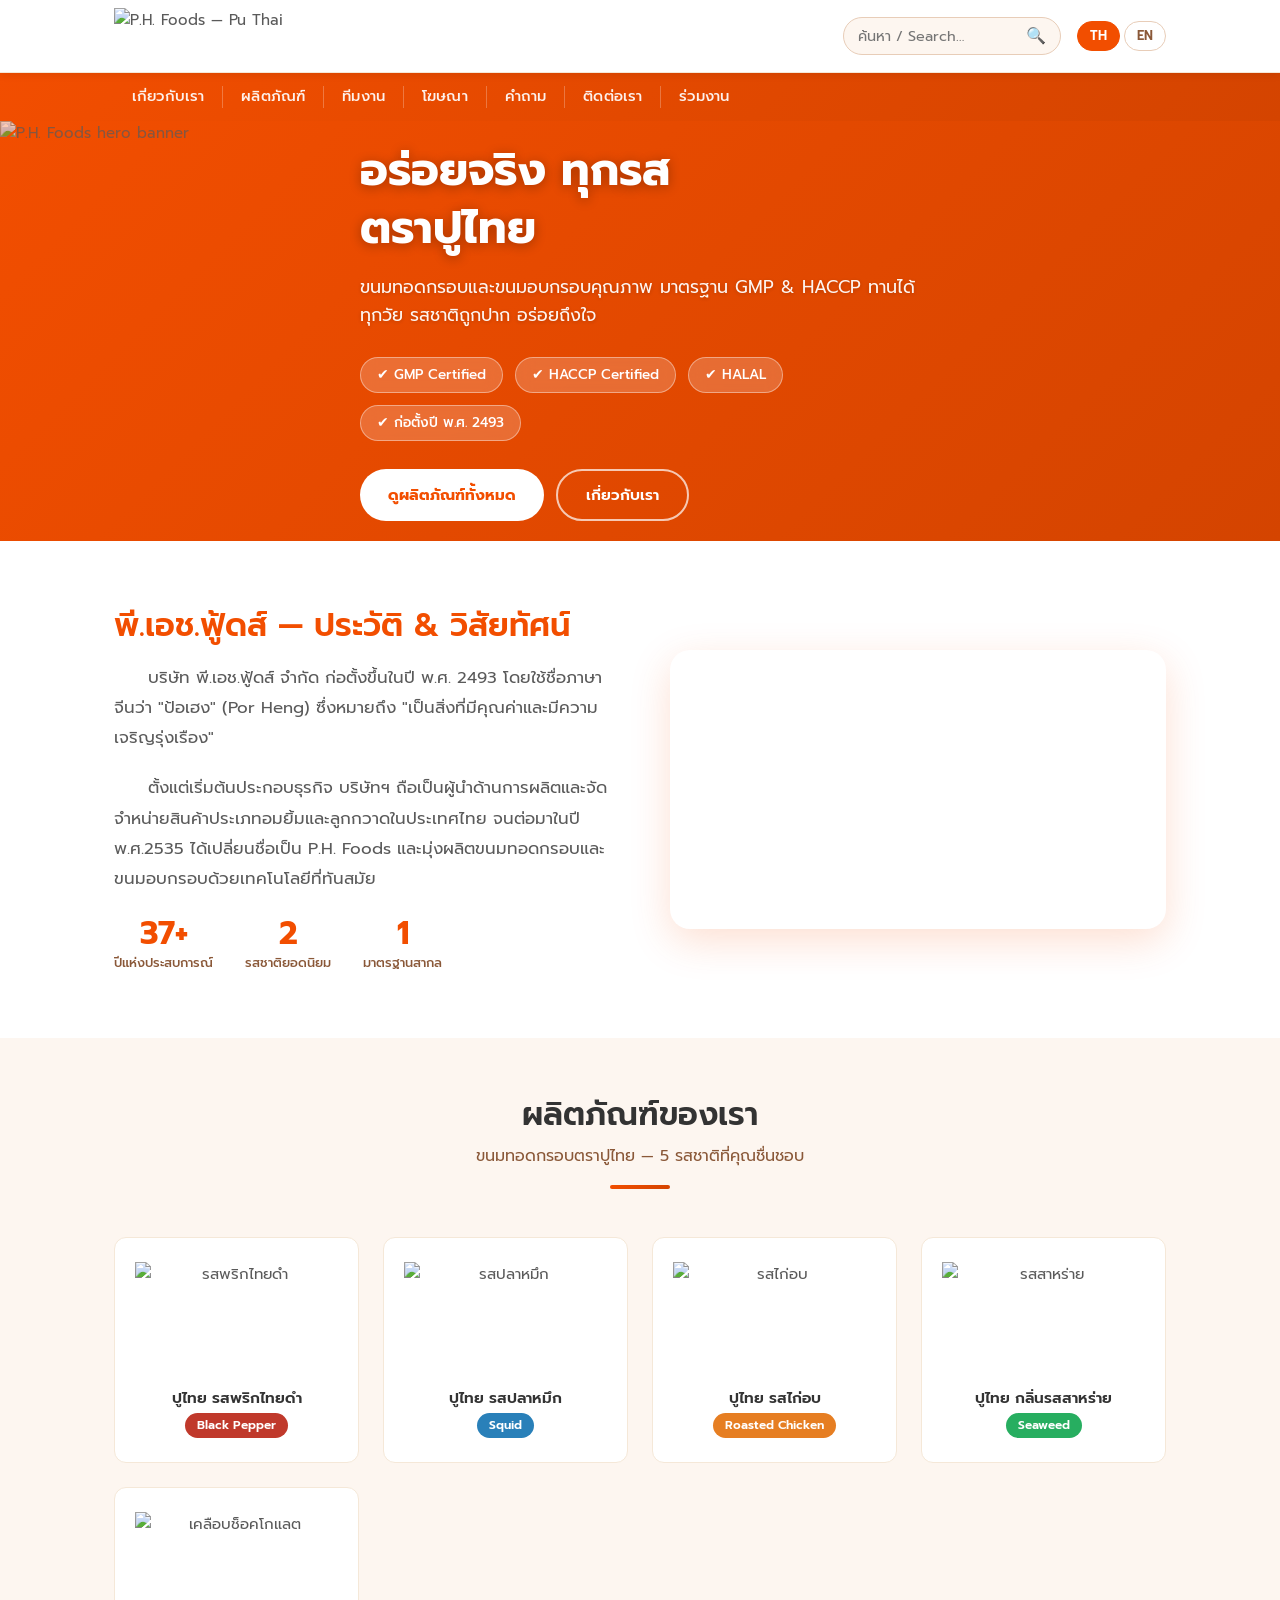
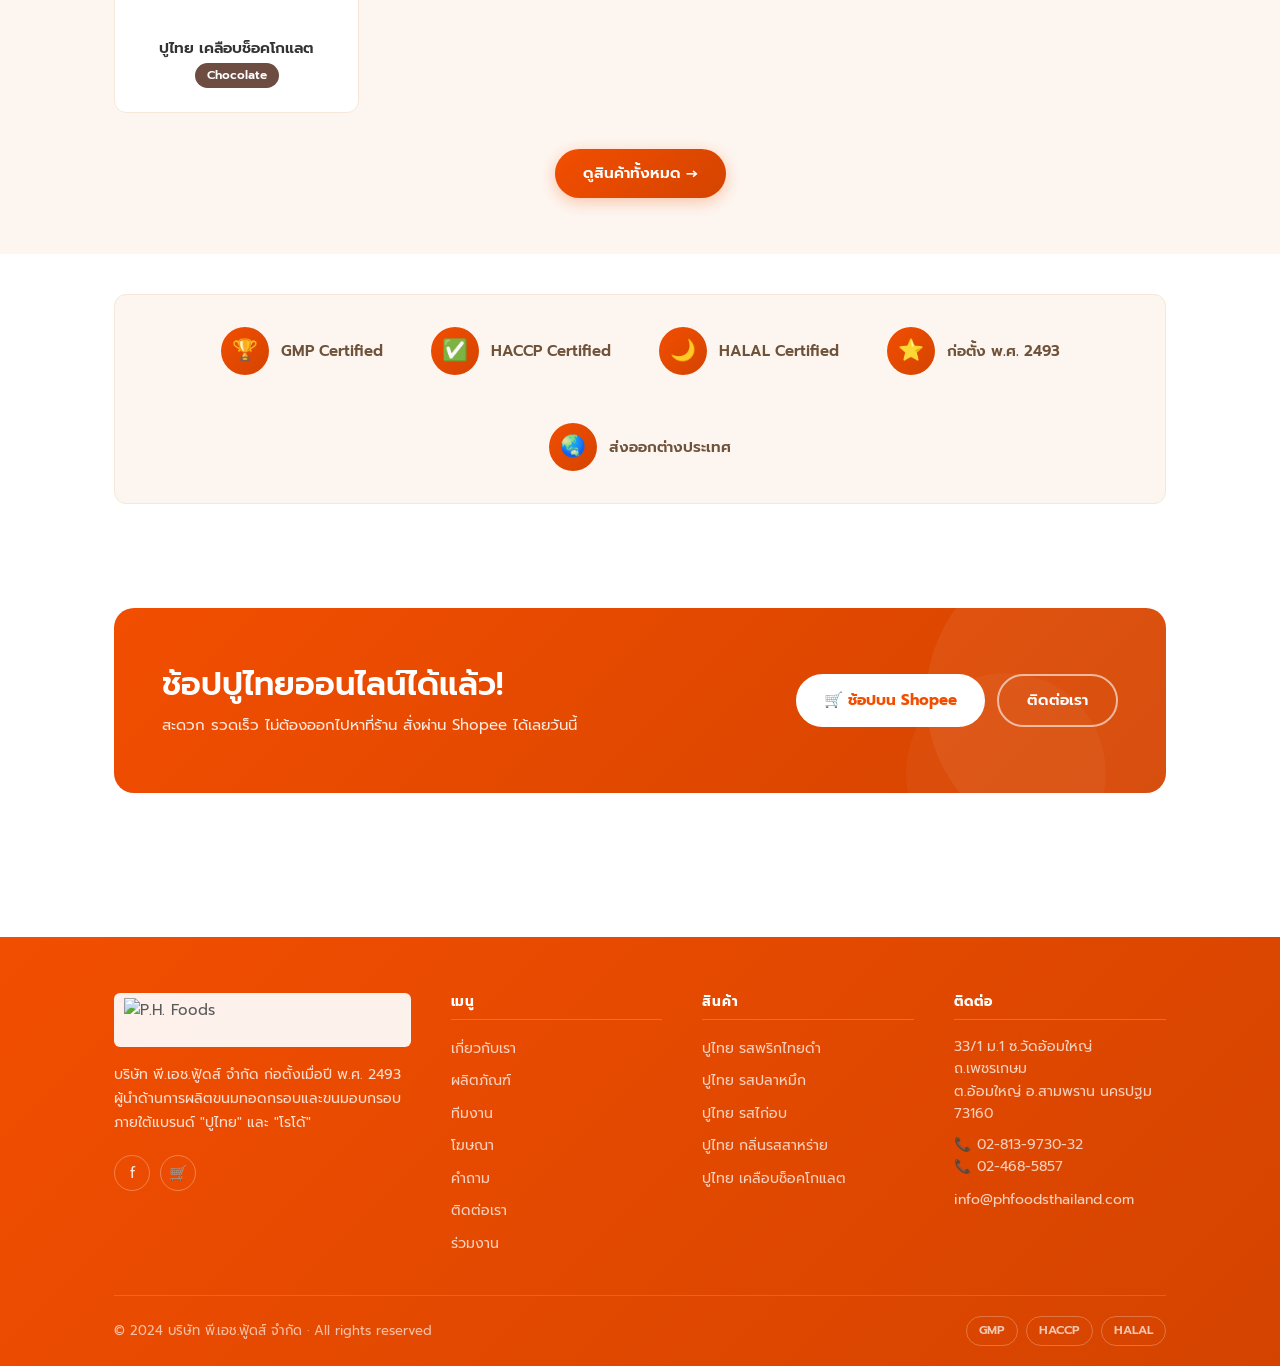
==== commit c80da96d: "Fix image URLs: http → https for GitHub Pages compatibility" ====
--- a/index.html
+++ b/index.html
@@ -15,7 +15,7 @@
 <header class="site-header">
   <div class="container">
     <a href="index.html" class="logo">
-      <img src="http://phfoodsthailand.com/images/logo-phuthai.gif" alt="P.H. Foods — Pu Thai">
+      <img src="https://phfoodsthailand.com/images/logo-phuthai.gif" alt="P.H. Foods — Pu Thai">
     </a>
     <div class="header-right">
       <div class="search-wrap">
@@ -92,7 +92,7 @@
 
 <!-- HERO -->
 <section class="home-hero">
-  <img class="home-hero-img" src="http://phfoodsthailand.com/images/home_hero_banner.jpg" alt="P.H. Foods hero banner">
+  <img class="home-hero-img" src="https://phfoodsthailand.com/images/home_hero_banner.jpg" alt="P.H. Foods hero banner">
   <div class="container">
     <div class="home-hero-content">
       <h1 data-en="Truly Delicious&lt;br&gt;Every Flavour&lt;br&gt;Pu Thai">อร่อยจริง ทุกรส<br>ตราปูไทย</h1>
@@ -151,27 +151,27 @@
     </div>
     <div class="products-preview">
       <a href="products.html" class="product-card-mini">
-        <img src="http://phfoodsthailand.com/images/products/pack/pepper.png" alt="รสพริกไทยดำ">
+        <img src="https://phfoodsthailand.com/images/products/pack/pepper.png" alt="รสพริกไทยดำ">
         <h4 data-en="Pu Thai Black Pepper">ปูไทย รสพริกไทยดำ</h4>
         <span class="flavor-tag" style="background:#c0392b;">Black Pepper</span>
       </a>
       <a href="products.html" class="product-card-mini">
-        <img src="http://phfoodsthailand.com/images/products/pack/squid.png" alt="รสปลาหมึก">
+        <img src="https://phfoodsthailand.com/images/products/pack/squid.png" alt="รสปลาหมึก">
         <h4 data-en="Pu Thai Squid">ปูไทย รสปลาหมึก</h4>
         <span class="flavor-tag" style="background:#2980b9;">Squid</span>
       </a>
       <a href="products.html" class="product-card-mini">
-        <img src="http://phfoodsthailand.com/images/products/pack/chick.png" alt="รสไก่อบ">
+        <img src="https://phfoodsthailand.com/images/products/pack/chick.png" alt="รสไก่อบ">
         <h4 data-en="Pu Thai Roasted Chicken">ปูไทย รสไก่อบ</h4>
         <span class="flavor-tag" style="background:#e67e22;">Roasted Chicken</span>
       </a>
       <a href="products.html" class="product-card-mini">
-        <img src="http://phfoodsthailand.com/images/products/pack/nori.png" alt="รสสาหร่าย">
+        <img src="https://phfoodsthailand.com/images/products/pack/nori.png" alt="รสสาหร่าย">
         <h4 data-en="Pu Thai Seaweed">ปูไทย กลิ่นรสสาหร่าย</h4>
         <span class="flavor-tag" style="background:#27ae60;">Seaweed</span>
       </a>
       <a href="products.html" class="product-card-mini">
-        <img src="http://phfoodsthailand.com/images/products/pack/choc.png" alt="เคลือบช็อคโกแลต">
+        <img src="https://phfoodsthailand.com/images/products/pack/choc.png" alt="เคลือบช็อคโกแลต">
         <h4 data-en="Pu Thai Chocolate">ปูไทย เคลือบช็อคโกแลต</h4>
         <span class="flavor-tag" style="background:#6d4c41;">Chocolate</span>
       </a>
@@ -216,7 +216,7 @@
   <div class="container">
     <div class="footer-main">
       <div class="footer-brand">
-        <img src="http://phfoodsthailand.com/images/logo-phuthai.gif" alt="P.H. Foods">
+        <img src="https://phfoodsthailand.com/images/logo-phuthai.gif" alt="P.H. Foods">
         <p data-en="P.H. Foods Co., Ltd., founded in 1950, a leading producer of fried &amp; baked snacks under the &quot;Pu Thai&quot; and &quot;Rodo&quot; brands.">บริษัท พี.เอช.ฟู้ดส์ จำกัด ก่อตั้งเมื่อปี พ.ศ. 2493 ผู้นำด้านการผลิตขนมทอดกรอบและขนมอบกรอบ ภายใต้แบรนด์ "ปูไทย" และ "โรโด้"</p>
         <div class="footer-social">
           <a href="https://www.facebook.com/PuthaiSnack/" target="_blank" rel="noopener" title="Facebook">f</a>
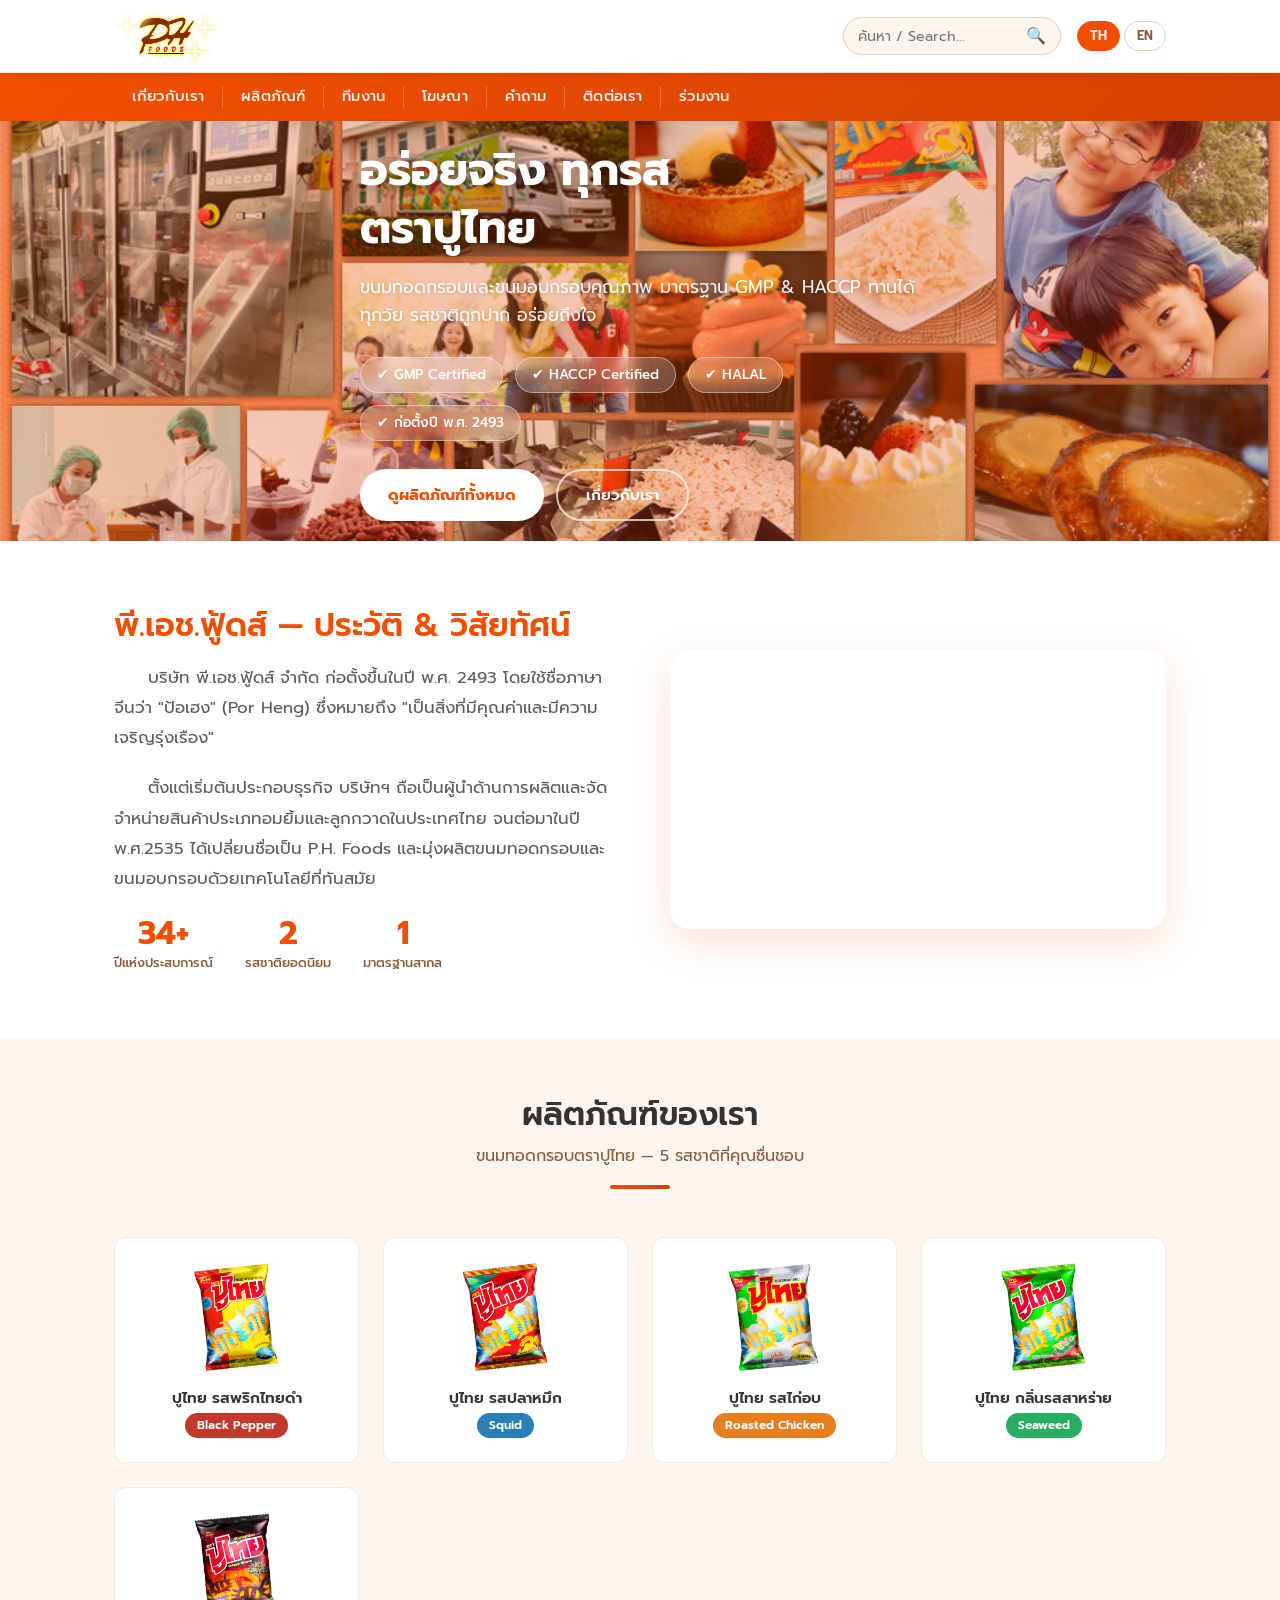
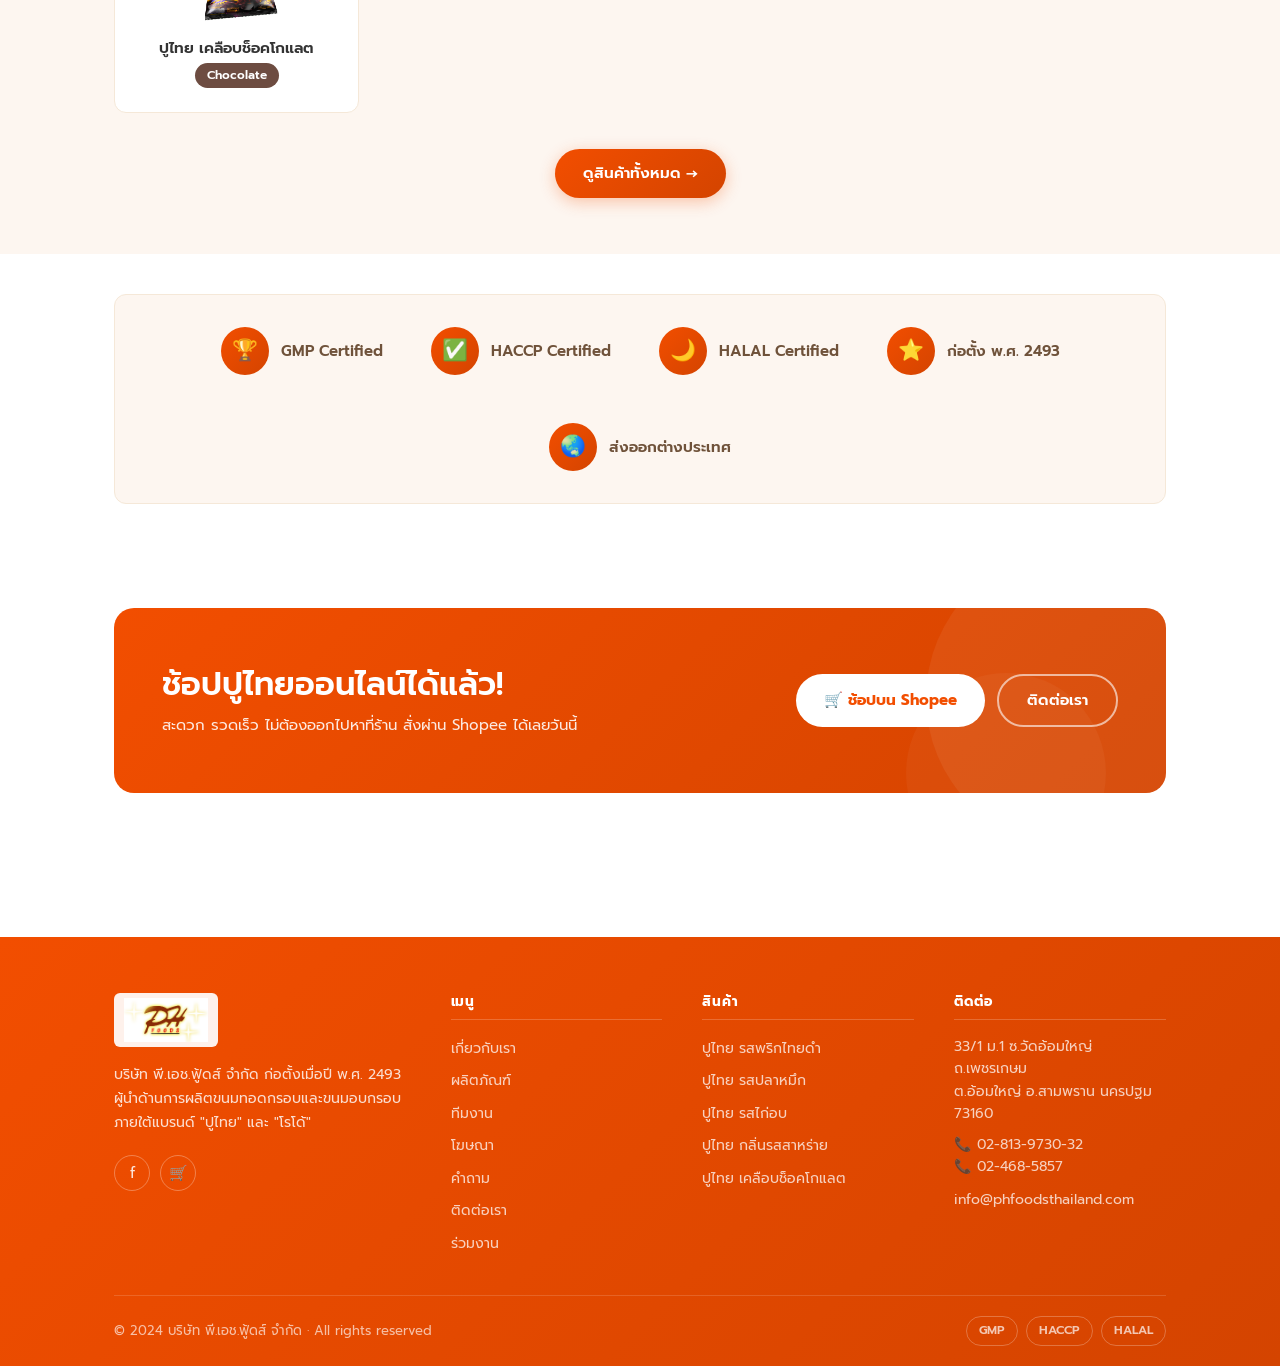
==== commit c578907d: "Host all images locally for GitHub Pages Downloaded logo, hero banners, about photos, and product pa" ====
--- a/index.html
+++ b/index.html
@@ -15,7 +15,7 @@
 <header class="site-header">
   <div class="container">
     <a href="index.html" class="logo">
-      <img src="https://phfoodsthailand.com/images/logo-phuthai.gif" alt="P.H. Foods — Pu Thai">
+      <img src="images/logo-phuthai.gif" alt="P.H. Foods — Pu Thai">
     </a>
     <div class="header-right">
       <div class="search-wrap">
@@ -92,7 +92,7 @@
 
 <!-- HERO -->
 <section class="home-hero">
-  <img class="home-hero-img" src="https://phfoodsthailand.com/images/home_hero_banner.jpg" alt="P.H. Foods hero banner">
+  <img class="home-hero-img" src="images/home_hero_banner.jpg" alt="P.H. Foods hero banner">
   <div class="container">
     <div class="home-hero-content">
       <h1 data-en="Truly Delicious&lt;br&gt;Every Flavour&lt;br&gt;Pu Thai">อร่อยจริง ทุกรส<br>ตราปูไทย</h1>
@@ -151,27 +151,27 @@
     </div>
     <div class="products-preview">
       <a href="products.html" class="product-card-mini">
-        <img src="https://phfoodsthailand.com/images/products/pack/pepper.png" alt="รสพริกไทยดำ">
+        <img src="images/products/pack/pepper.png" alt="รสพริกไทยดำ">
         <h4 data-en="Pu Thai Black Pepper">ปูไทย รสพริกไทยดำ</h4>
         <span class="flavor-tag" style="background:#c0392b;">Black Pepper</span>
       </a>
       <a href="products.html" class="product-card-mini">
-        <img src="https://phfoodsthailand.com/images/products/pack/squid.png" alt="รสปลาหมึก">
+        <img src="images/products/pack/squid.png" alt="รสปลาหมึก">
         <h4 data-en="Pu Thai Squid">ปูไทย รสปลาหมึก</h4>
         <span class="flavor-tag" style="background:#2980b9;">Squid</span>
       </a>
       <a href="products.html" class="product-card-mini">
-        <img src="https://phfoodsthailand.com/images/products/pack/chick.png" alt="รสไก่อบ">
+        <img src="images/products/pack/chick.png" alt="รสไก่อบ">
         <h4 data-en="Pu Thai Roasted Chicken">ปูไทย รสไก่อบ</h4>
         <span class="flavor-tag" style="background:#e67e22;">Roasted Chicken</span>
       </a>
       <a href="products.html" class="product-card-mini">
-        <img src="https://phfoodsthailand.com/images/products/pack/nori.png" alt="รสสาหร่าย">
+        <img src="images/products/pack/nori.png" alt="รสสาหร่าย">
         <h4 data-en="Pu Thai Seaweed">ปูไทย กลิ่นรสสาหร่าย</h4>
         <span class="flavor-tag" style="background:#27ae60;">Seaweed</span>
       </a>
       <a href="products.html" class="product-card-mini">
-        <img src="https://phfoodsthailand.com/images/products/pack/choc.png" alt="เคลือบช็อคโกแลต">
+        <img src="images/products/pack/choc.png" alt="เคลือบช็อคโกแลต">
         <h4 data-en="Pu Thai Chocolate">ปูไทย เคลือบช็อคโกแลต</h4>
         <span class="flavor-tag" style="background:#6d4c41;">Chocolate</span>
       </a>
@@ -216,7 +216,7 @@
   <div class="container">
     <div class="footer-main">
       <div class="footer-brand">
-        <img src="https://phfoodsthailand.com/images/logo-phuthai.gif" alt="P.H. Foods">
+        <img src="images/logo-phuthai.gif" alt="P.H. Foods">
         <p data-en="P.H. Foods Co., Ltd., founded in 1950, a leading producer of fried &amp; baked snacks under the &quot;Pu Thai&quot; and &quot;Rodo&quot; brands.">บริษัท พี.เอช.ฟู้ดส์ จำกัด ก่อตั้งเมื่อปี พ.ศ. 2493 ผู้นำด้านการผลิตขนมทอดกรอบและขนมอบกรอบ ภายใต้แบรนด์ "ปูไทย" และ "โรโด้"</p>
         <div class="footer-social">
           <a href="https://www.facebook.com/PuthaiSnack/" target="_blank" rel="noopener" title="Facebook">f</a>
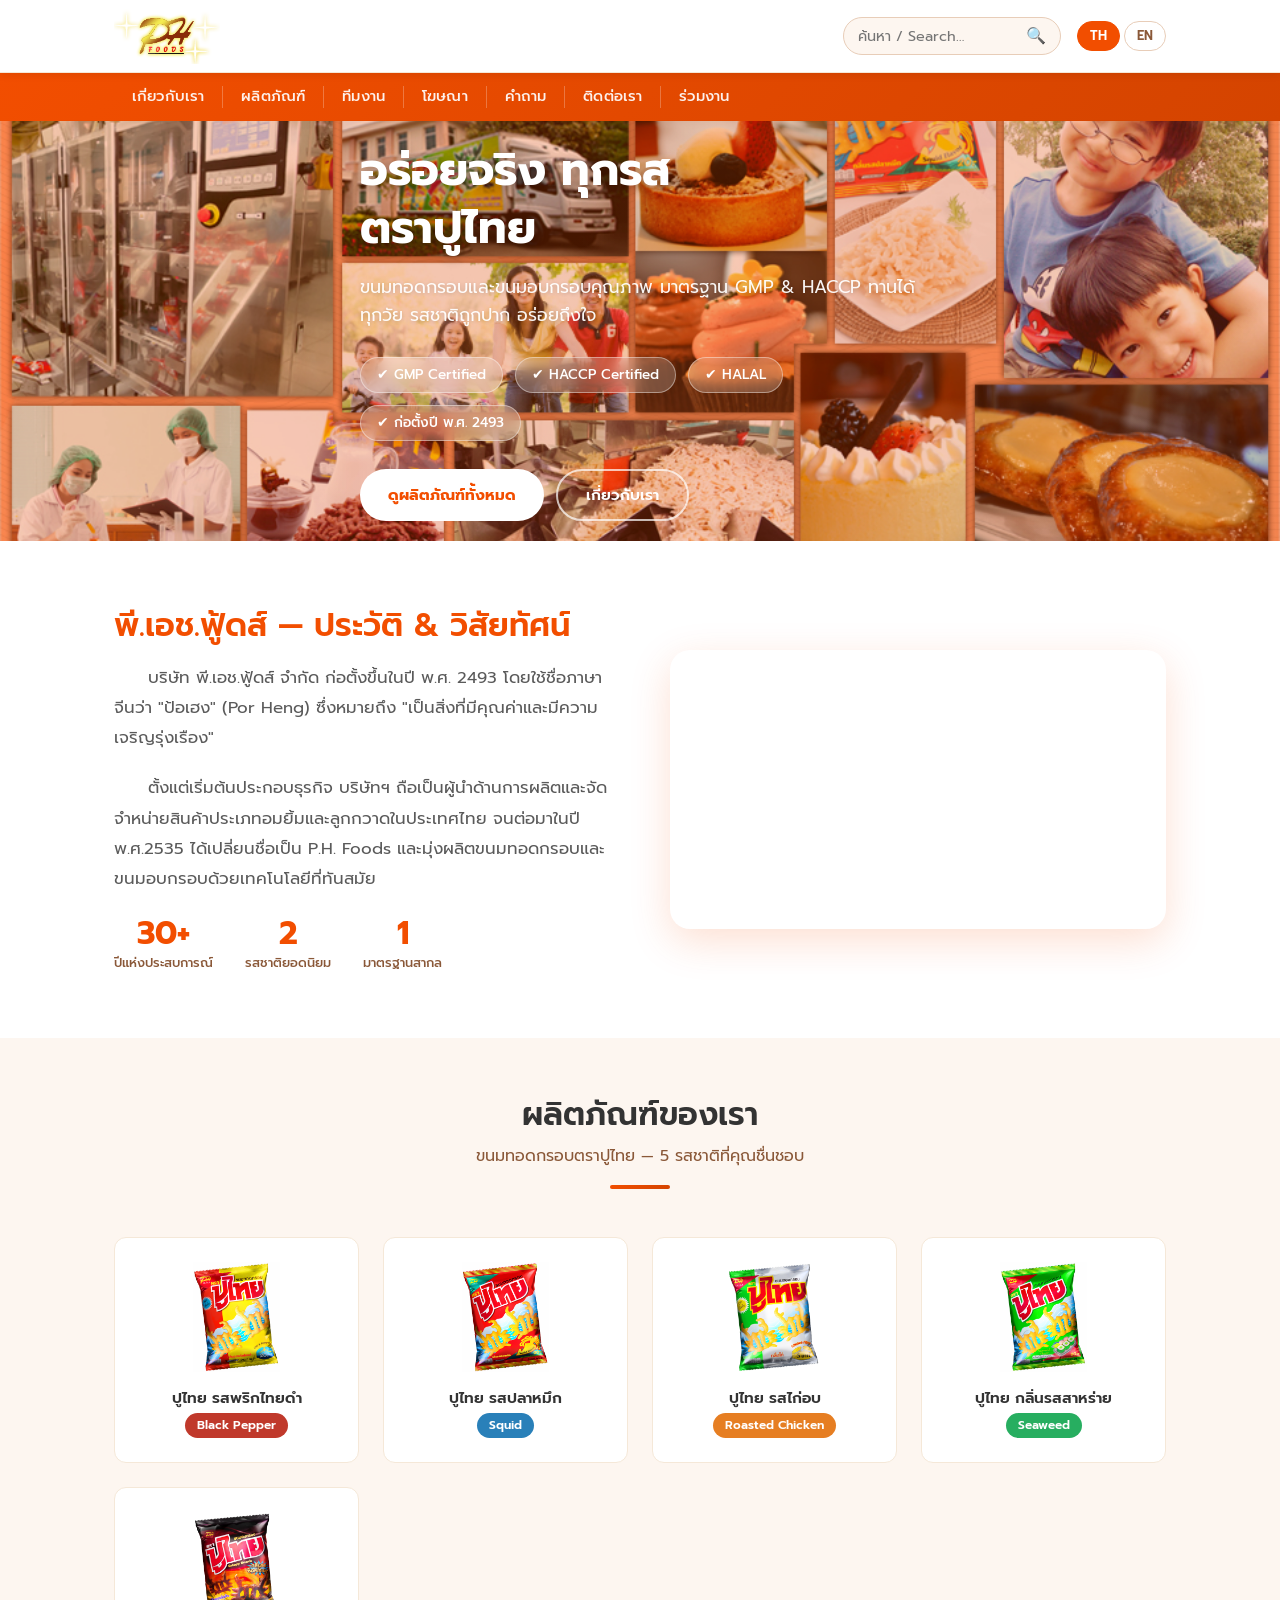
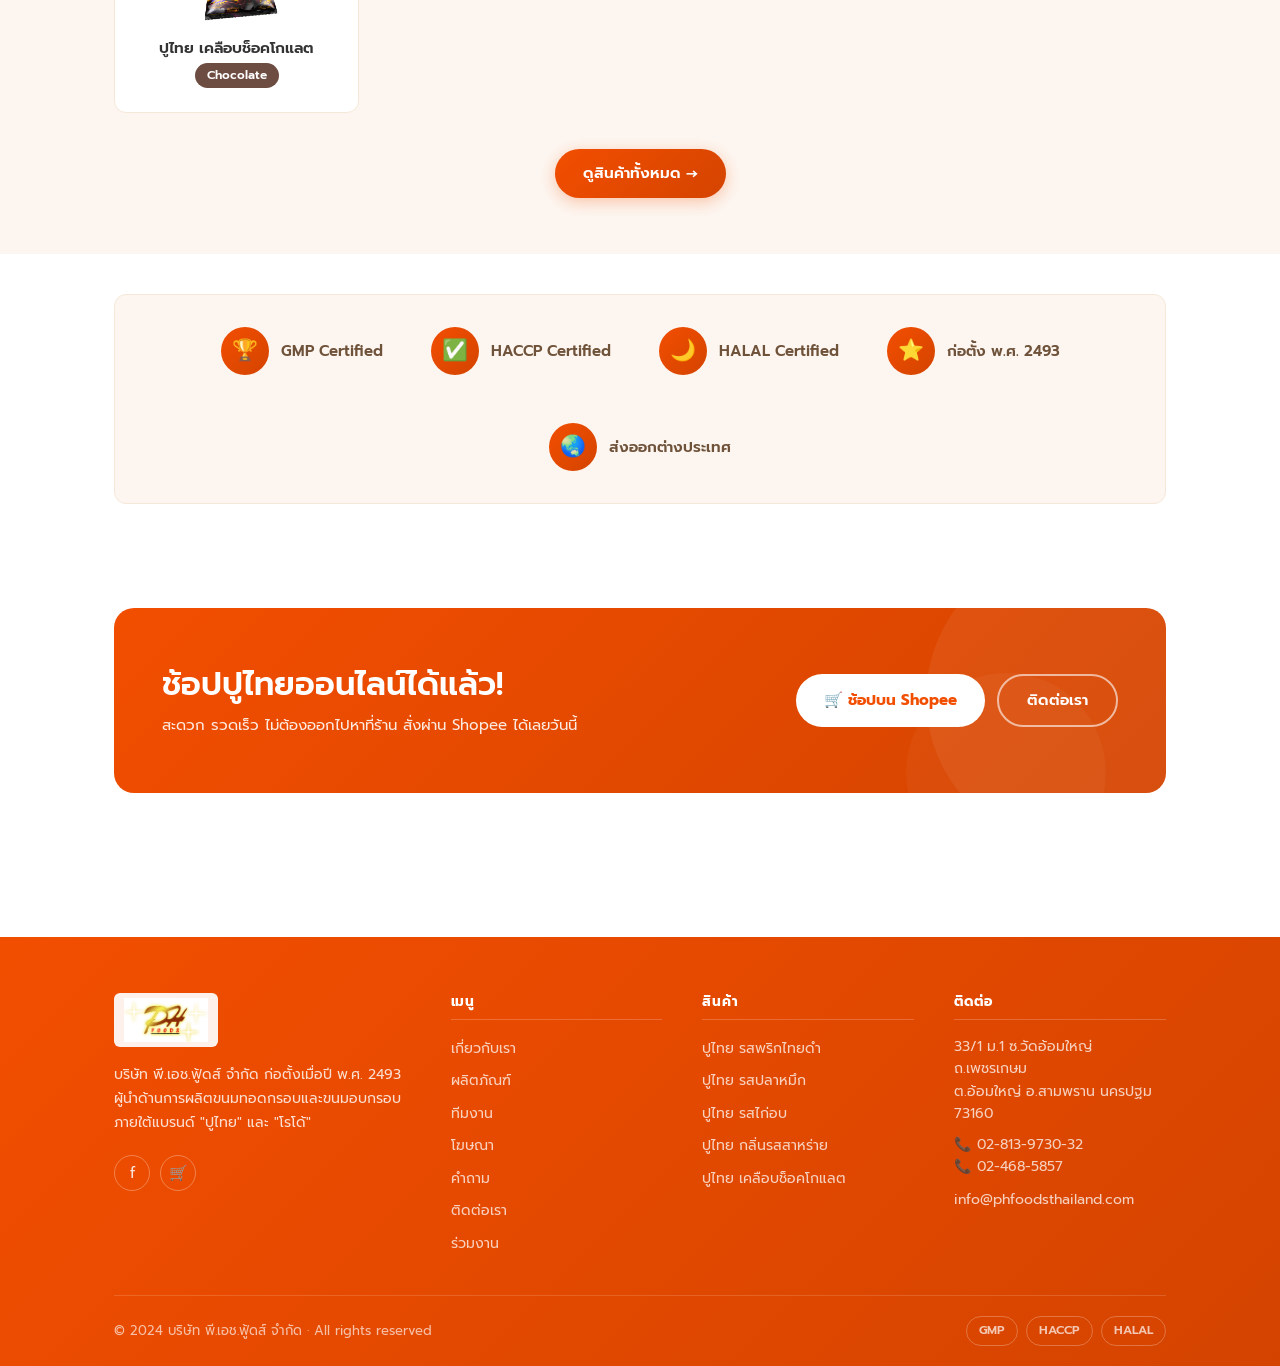
==== commit b401af55: "Add full EN/TH translation and fix image paths - Add data-en attributes to all 9 pages for complete " ====
--- a/index.html
+++ b/index.html
@@ -27,7 +27,7 @@
         <a href="#" class="lang-btn">EN</a>
       </div>
     </div>
-    <button class="hamburger" aria-label="เมนู"><span></span><span></span><span></span></button>
+    <button class="hamburger" aria-label="เมนู" data-label-th="เมนู" data-label-en="Menu"><span></span><span></span><span></span></button>
   </div>
 </header>
 
--- a/css/style.css
+++ b/css/style.css
@@ -133,6 +133,7 @@
   gap: 16px;
 }
 .search-wrap {
+  position: relative;
   display: flex;
   align-items: center;
   background: var(--cream);
@@ -159,6 +160,51 @@
   transition: color var(--transition);
 }
 .search-wrap button:hover { color: var(--orange); }
+
+.search-dropdown {
+  display: none;
+  position: absolute;
+  top: calc(100% + 8px);
+  left: 0;
+  right: 0;
+  min-width: 280px;
+  background: var(--white);
+  border: 1px solid var(--border);
+  border-radius: 12px;
+  box-shadow: 0 8px 32px rgba(0,0,0,.12);
+  z-index: 9999;
+  overflow: hidden;
+}
+.search-dropdown.open { display: block; }
+.search-group-label {
+  padding: 8px 14px 4px;
+  font-size: .72rem;
+  font-weight: 600;
+  letter-spacing: .06em;
+  text-transform: uppercase;
+  color: var(--brown-light);
+}
+.search-result-item {
+  display: block;
+  padding: 9px 14px;
+  font-size: .9rem;
+  color: var(--text-dark);
+  text-decoration: none;
+  transition: background var(--transition);
+  border-left: 3px solid transparent;
+}
+.search-result-item:hover,
+.search-result-item.focused {
+  background: var(--cream);
+  border-left-color: var(--orange);
+  color: var(--orange);
+}
+.search-no-results {
+  padding: 12px 14px;
+  font-size: .88rem;
+  color: var(--text);
+  text-align: center;
+}
 
 .lang-switcher {
   display: flex;
